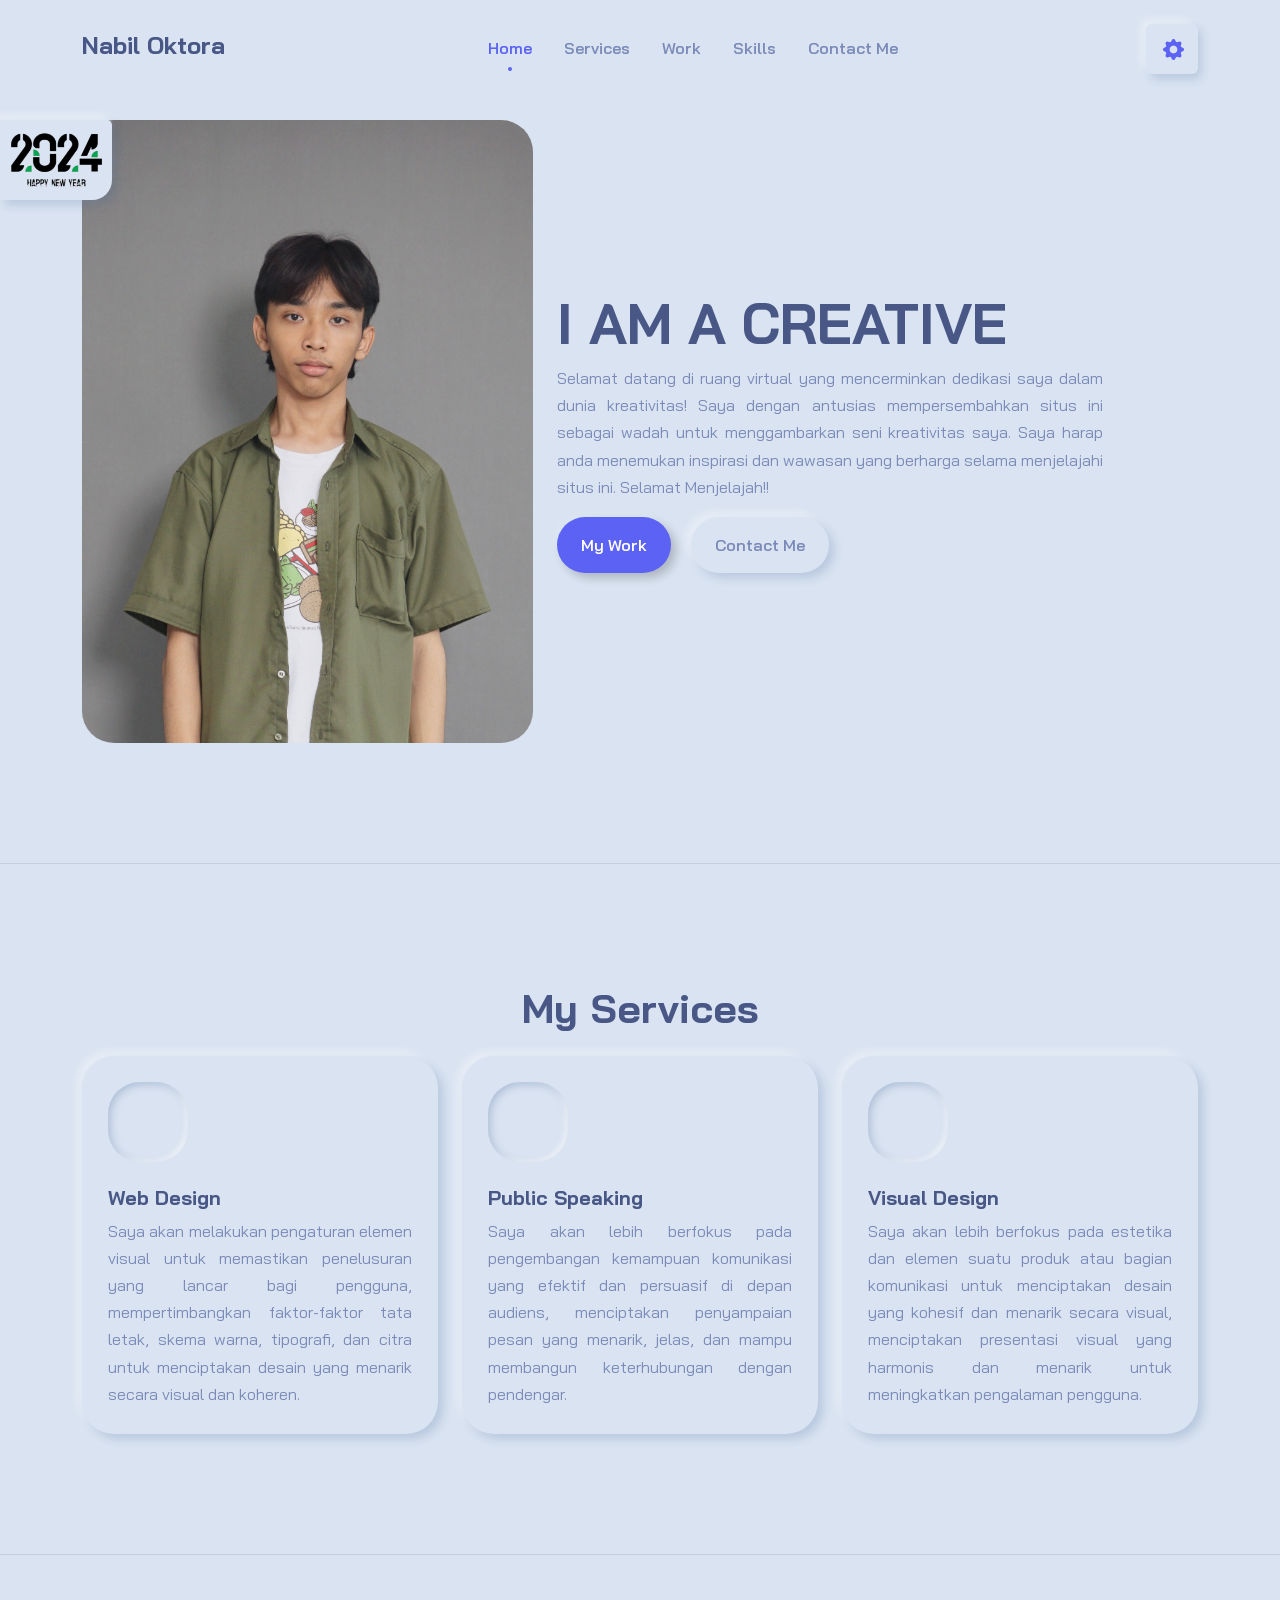
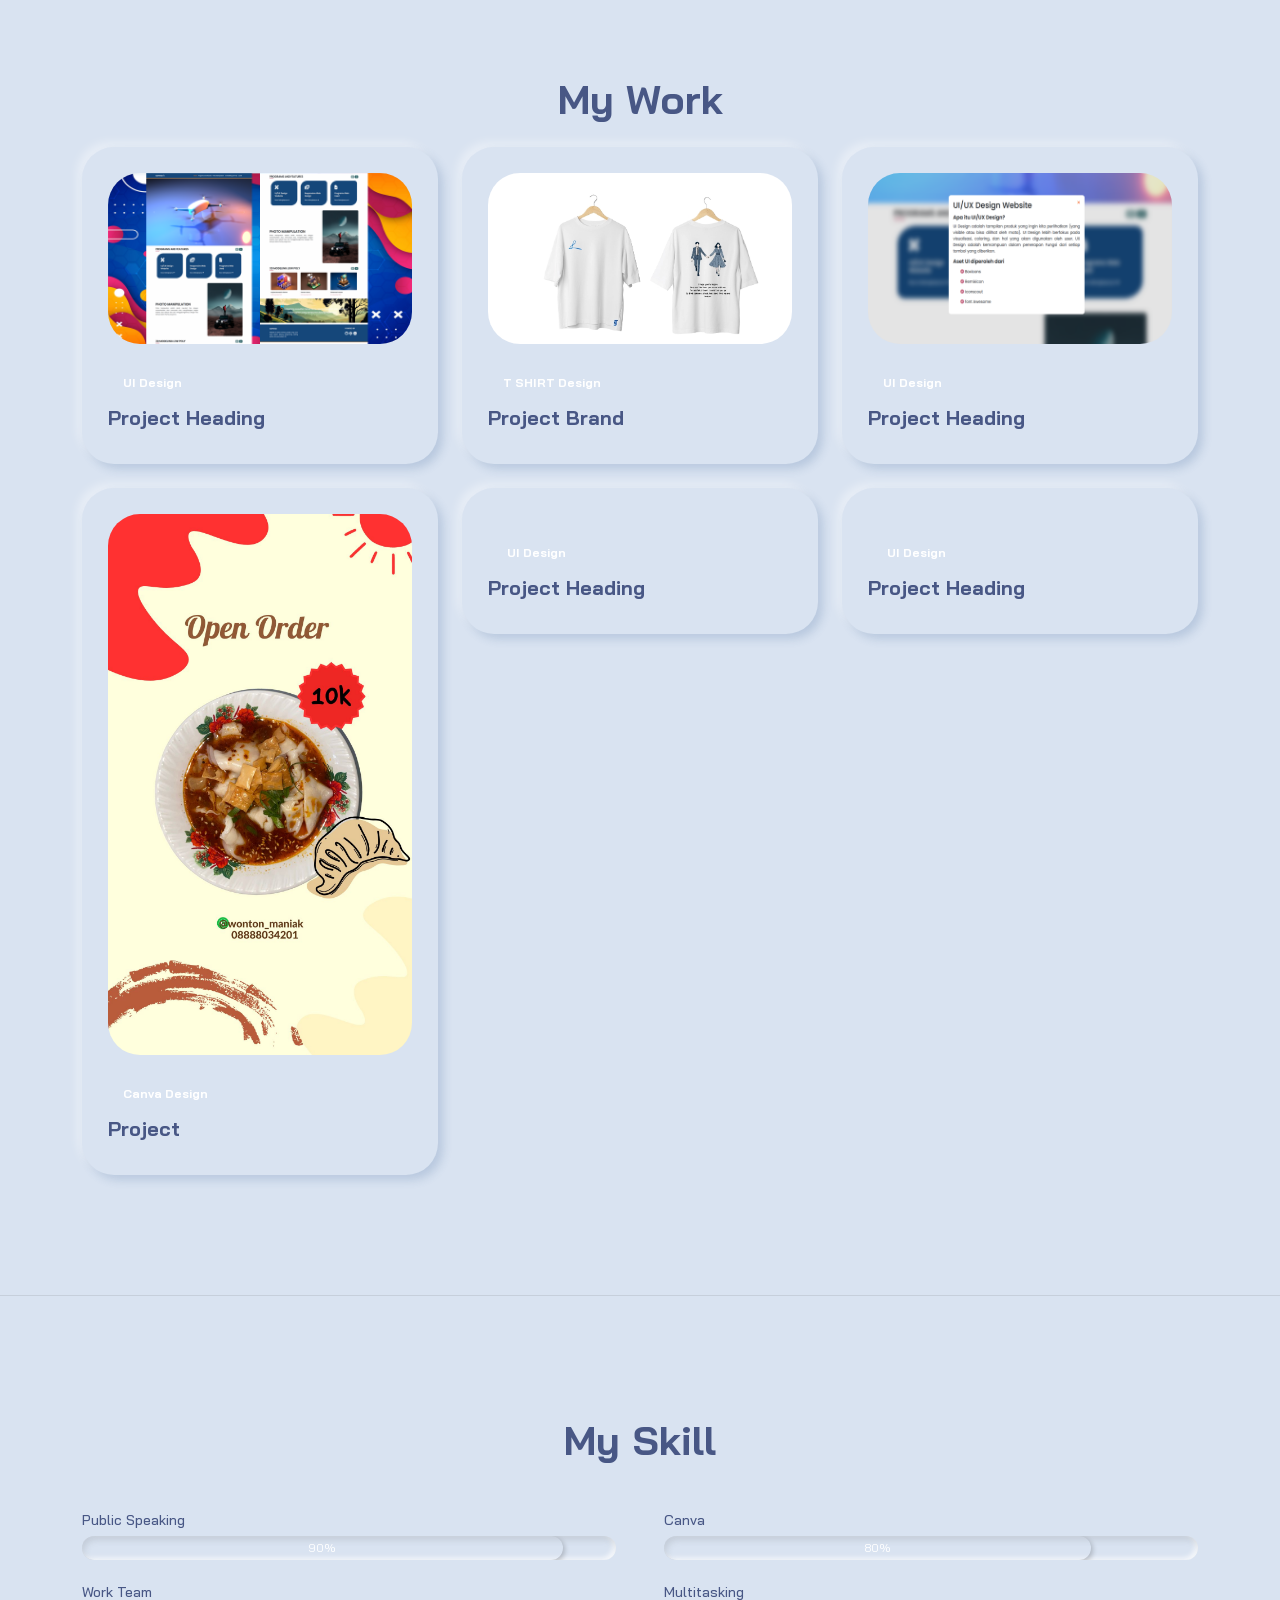
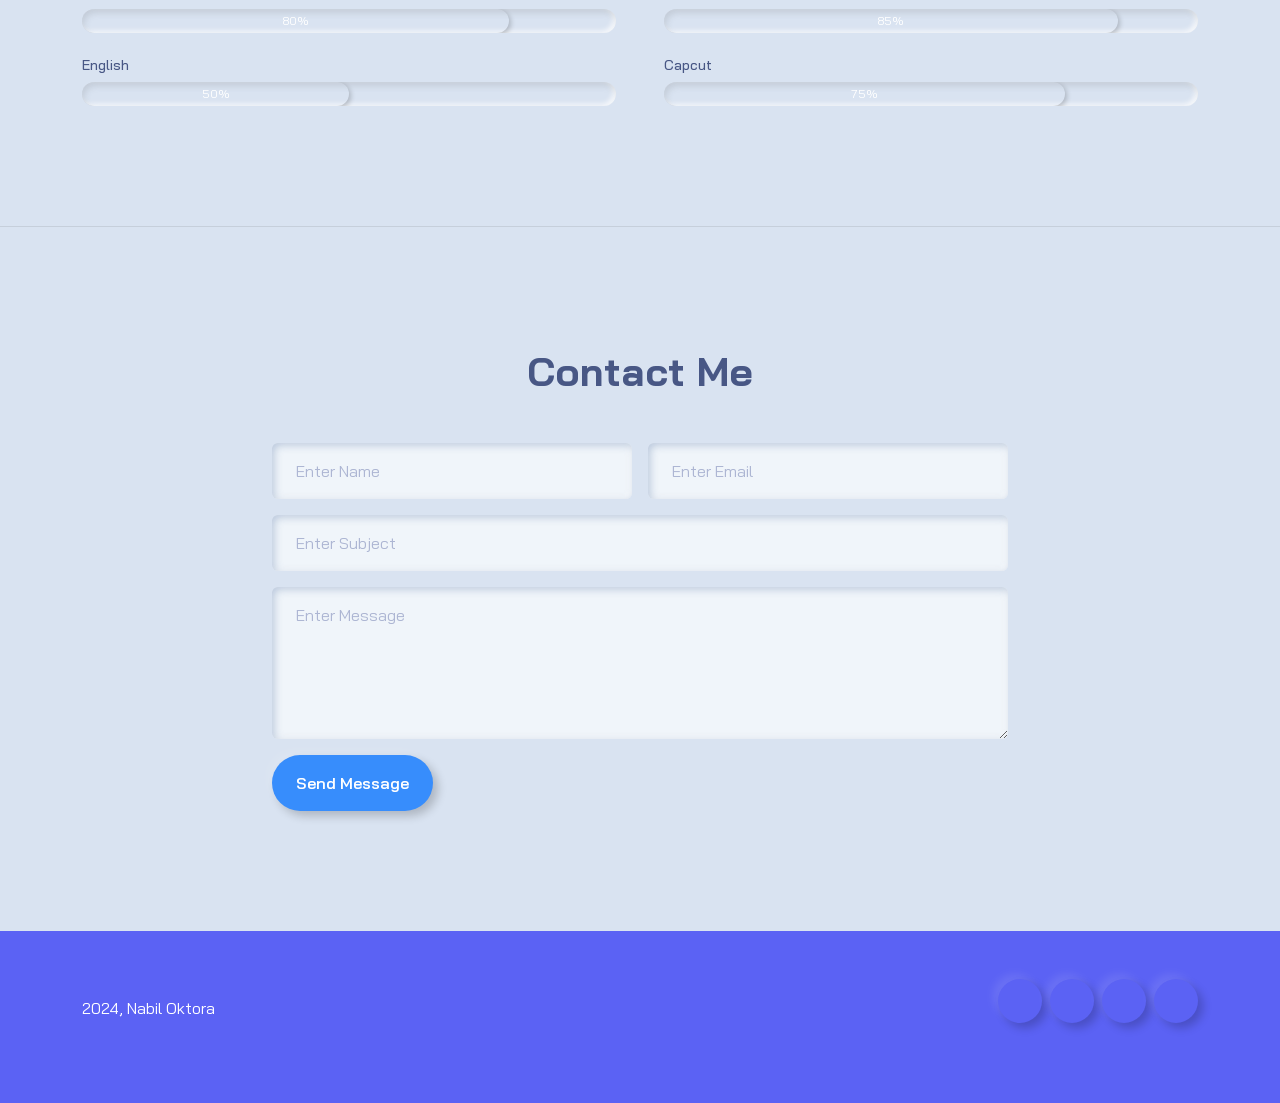
==== porto/index.html @ a4ba54b8 "Update index.html" ====
<!DOCTYPE html>
<html lang="en" data-bs-theme="light">
<head>
    <meta charset="UTF-8">
    <meta name="viewport" content="width=device-width, initial-scale=1.0">
    <title>nabiloktora</title>
    <link rel="stylesheet" href="assets/css/style.css">
    <link rel="stylesheet" href="assets/css/bootstrap.css">
    <link href="https://cdn.jsdelivr.net/npm/remixicon@3.5.0/fonts/remixicon.css" rel="stylesheet">
    <link href='https://unpkg.com/boxicons@2.1.4/css/boxicons.min.css' rel='stylesheet'>
    <link rel="shortcut icon" href="assets/images/user-solid.svg" type="image/x-icon">
    <link rel="stylesheet" href="https://cdn.jsdelivr.net/npm/bootstrap-icons@1.11.2/font/bootstrap-icons.min.css">
    <link rel="stylesheet" href="https://unpkg.com/aos@next/dist/aos.css" />
    <link href='https://unpkg.com/boxicons@2.1.4/css/boxicons.min.css' rel='stylesheet'>
    <link rel="stylesheet" href="https://cdn.jsdelivr.net/npm/swiper@10/swiper-bundle.min.css">
    <link rel="stylesheet" href="https://cdnjs.cloudflare.com/ajax/libs/font-awesome/6.4.2/css/all.min.css">
    <link rel="stylesheet" href="assets/css/color-1.css">
    <link rel="stylesheet" href="assets/css/scroll-to-top-btn.css">
    <link rel="stylesheet" href="assets/css/bottom- navigation-bar.css">
    <link rel="stylesheet" href="assets/css/time and date widget.css">
    <link rel="stylesheet" href="assets/css/time based greeting.css">

    <!-- STLE SWITCHER -->
    <link rel="stylesheet" href="assets/css/color-1.css" class="alternate-style" title="color-1" disabled>
    <link rel="stylesheet" href="assets/css/color-2.css" class="alternate-style" title="color-2" disabled>
    <link rel="stylesheet" href="assets/css/color-3.css" class="alternate-style" title="color-3" disabled>
    <link rel="stylesheet" href="assets/css/color-4.css" class="alternate-style" title="color-4" disabled>
    <link rel="stylesheet" href="assets/css/color-5.css" class="alternate-style" title="color-5" disabled>
    <link rel="stylesheet" href="assets/css/color-6.css" class="alternate-style" title="color-6" disabled>
    <link rel="stylesheet" href="assets/css/style-switcher.css">
</head>
<body data-bs-spy="scroll" data-bs-target="#nav__menu">
    
    <!-- NAVBAR -->
    <nav class="navbar navbar-expand-lg py-4 fixed-top bg-body" id="nav__menu">
        <div class="container">
            <a class="navbar-brand" href="#"><h4 class="fw-bold">Nabil Oktora </h4></a> 

            <nav class="nav Container mx-auto">
                <div class="nav__menu">
                    <div class="nav__list">
                        <li class="nav__item">
                            <a href="#hero" class="nav__link active">
                                <i class="bx bx-home-alt nav__icon"></i>
                                <span class="nav__name">Home</span>
                            </a>
                        </li>
                        <li class="nav__item">
                            <a href="#k" class="nav__link">
                                <i class="bx bx-wrench nav__icon"></i>
                                <span class="nav__name">Services</span>
                            </a>
                        </li>
                        <li class="nav__item">
                            <a href="#s" class="nav__link">
                                <i class="bx bx-briefcase-alt nav__icon"></i>
                                <span class="nav__name">Work</span>
                            </a>
                        </li>
                        <li class="nav__item">
                            <a href="#g" class="nav__link">
                                <i class="bx bx-book-alt nav__icon"></i>
                                <span class="nav__name">Skills</span>
                            </a>
                        </li>
                        <li class="nav__item">
                            <a href="#b" class="nav__link">
                                <i class="bx bx-message-square-detail nav__icon"></i>
                                <span class="nav__name">Contact Me</span>
                            </a>
                        </li>
                    </div>
                </div>
            </nav>
            <div class="setting shadow">
                <div class="style-switcher-toggler setting">
                    <i class="bi bi-gear-fill"></i>
                </div>
            </div>
        </div>    
    </nav>

    <!-- HERO -->
    <div id="hero" class="section-padding divider">
        <div class="container">
            <div class="row gy-4 align-items-center">
                <div class="col-lg-5">
                    <img src="assets/images/6d55fc59edbf8b810febbb6f651c59e7.jpg" class="img-fluid rounded-5" alt="" data-aos="fade-down" data-aos-delay="200">
                </div>
                <div class="col-lg-6">
                    <h1 class="fw-bold display-4" data-aos="fade-up">I AM A CREATIVE<br/> <span class="text-info1"></span></h1>
                    <p class="asd" data-aos="fade-up" data-aos-delay="200">Selamat datang di ruang virtual yang mencerminkan dedikasi saya dalam dunia kreativitas! Saya dengan antusias mempersembahkan situs ini sebagai wadah untuk menggambarkan seni kreativitas saya. Saya harap anda menemukan inspirasi dan wawasan yang berharga selama menjelajahi situs ini. Selamat Menjelajah!!</p>
                    <a href="#s" class="btn btn-outline-info me-3" data-aos="fade-up" data-aos-delay="300">My Work</a>
                    <a href="#b" class="btn btn-info" data-aos="fade-up" data-aos-delay="400">Contact Me</a>
                </div>
            </div>
        </div>
    </div>

    <!-- SERVICES -->
    <div class="karya section-padding divider" id="k">
        <div class="container">
            <div class="row">
                <div class="col-12" data-aos="fade-up">
                    <div class="intro-section text-center mb-4">
                        <h1 class="fw-bold">My Services</h1>
                        <!-- <p class="mx-auto">Berikut ini saya akan menyajikan layanan yang berfokus pada memberikan solusi kreatif dan inovatif</p> -->
                    </div>
                </div>
            </div>
            <div class="row gy-4">
             
                <div class="col-md-6 col-lg-4" data-aos="fade-up" data-aos-delay="100">
                    <div class="service border-hover p-4 shadow rounded-5">
                        <div class="icon rounded-5"><i class="ri-pencil-ruler-2-fill"></i></div>
                        <h5 class="mt-4 fw-bold">Web Design</h5>
                        <p class="mb-0 asd">Saya akan melakukan pengaturan elemen visual untuk memastikan penelusuran yang lancar bagi pengguna, mempertimbangkan faktor-faktor tata letak, skema warna, tipografi, dan citra untuk menciptakan desain yang menarik secara visual dan koheren.</p>
                    </div>
                </div>
                <div class="col-md-6 col-lg-4" data-aos="fade-up" data-aos-delay="200">
                    <div class="service border-hover p-4 shadow rounded-5">
                        <div class="icon rounded-5"><i class="ri-layout-masonry-fill"></i></div>
                        <h5 class="mt-4 fw-bold">Public Speaking</h5>
                        <p class="mb-0 asd">Saya akan lebih berfokus pada pengembangan kemampuan komunikasi yang efektif dan persuasif di depan audiens, menciptakan penyampaian pesan yang menarik, jelas, dan mampu membangun keterhubungan dengan pendengar.</p>
                    </div>
                </div>
                <div class="col-md-6 col-lg-4" data-aos="fade-up" data-aos-delay="300">
                    <div class="service border-hover p-4 shadow rounded-5">
                        <div class="icon rounded-5"><i class="ri-landscape-fill"></i></div>
                        <h5 class="mt-4 fw-bold">Visual Design</h5>
                        <p class="mb-0 asd">Saya akan lebih berfokus pada estetika dan elemen suatu produk atau bagian komunikasi untuk menciptakan desain yang kohesif dan menarik secara visual, menciptakan presentasi visual yang harmonis dan menarik untuk meningkatkan pengalaman pengguna.</p>
                    </div>
                </div>
            </div>
        </div>
    </div>

    <!-- WORK -->
    <div class="section-padding divider" id="s">
        <div class="container">
            <div class="row">
                <div class="col-12" data-aos="fade-up">
                    <div class="intro-section text-center mb-4">
                        <h1 class="fw-bold">My Work</h1>
                        <p></p>
                    </div>
                </div>
            </div>

            <div class="row gy-4">
                <div class="col-md-6 col-lg-4" data-aos="fade-up" data-aos-delay="100">
                    <div class="p-4 border-hover shadow rounded-5">
                        <img src="assets/images/WEB3.png" class="img-fluid rounded-5" alt="">
                        <span class="badge mt-4">UI Design</span>
                        <a href="#" class="d-block mt-2 fw-bold"><h5 class="fw-bold">Project Heading</h5></a>
                    </div>
                </div>
                <div class="col-md-6 col-lg-4" data-aos="fade-up" data-aos-delay="200">
                    <div class="p-4 border-hover shadow rounded-5">
                        <img src="assets/images/WEB1.jpg" class="img-fluid rounded-5" alt="">
                        <span class="badge mt-4">T SHIRT Design</span>
                        <a href="#" class="d-block mt-2 fw-bold"><h5 class="fw-bold">Project Brand</h5></a>
                    </div>
                </div>
                <div class="col-md-6 col-lg-4" data-aos="fade-up" data-aos-delay="300">
                    <div class="p-4 border-hover shadow rounded-5">
                        <img src="assets/images/WEB4.JPG" class="img-fluid rounded-5" alt="">
                        <span class="badge mt-4">UI Design</span>
                        <a href="#" class="d-block mt-2 fw-bold"><h5 class="fw-bold">Project Heading</h5></a>
                    </div>
                </div>
                <div class="col-md-6 col-lg-4" data-aos="fade-up" data-aos-delay="100">
                    <div class="p-4 border-hover shadow rounded-5">
                        <img src="assets/images/WEB2.png" class="img-fluid rounded-5" alt="">
                        <span class="badge mt-4">Canva Design</span>
                        <a href="#" class="d-block mt-2 fw-bold"><h5 class="fw-bold">Project</h5></a>
                    </div>
                </div>
                <div class="col-md-6 col-lg-4" data-aos="fade-up" data-aos-delay="200">
                    <div class="p-4 border-hover shadow rounded-5">
                        <img src="assets/images/WEB.png" class="img-fluid rounded-5" alt="">
                        <span class="badge mt-4">UI Design</span>
                        <a href="#" class="d-block mt-2 fw-bold"><h5 class="fw-bold">Project Heading</h5></a>
                    </div>
                </div>
                <div class="col-md-6 col-lg-4" data-aos="fade-up" data-aos-delay="300">
                    <div class="p-4 border-hover shadow rounded-5">
                        <img src="assets/images/WEB.JPG" class="img-fluid rounded-5" alt="">
                        <span class="badge mt-4">UI Design</span>
                        <a href="#" class="d-block mt-2 fw-bold"><h5 class="fw-bold">Project Heading</h5></a>
                    </div>
                </div>
            </div>
        </div>
    </div>

    <!-- SKILL -->
    <div class="section-padding divider" id="g">
        <div class="container">
            <div class="row">
                <div class="col-12" data-aos="fade-up">
                    <div class="intro-section text-center mb-5">
                        <h1 class="fw-bold">My Skill</h1>
                    </div>
                </div>
            </div>
            <div class="row g-md-5 g-4">
                <div class="col-md-6">
                    <div class="row gy-4">
                        <div class="col-12">
                            <div>
                                <h5 class="small" data-aos="fade-up" data-aos-delay="100">Public Speaking</h5>
                                <div class="progress" data-aos="fade-up" data-aos-delay="100" role="progressbar" aria-label="Example with label" aria-valuenow="90" aria-valuemin="0" aria-valuemax="100">
                                    <div class="progress-bar" style="width: 90%">90%</div>
                                </div>
                            </div>
                        </div>
                        <div class="col-12">
                            <div>
                                <h5 class="small" data-aos="fade-up" data-aos-delay="200">Work Team</h5>
                                <div class="progress" data-aos="fade-up" data-aos-delay="200" role="progressbar" aria-label="Example with label" aria-valuenow="80" aria-valuemin="0" aria-valuemax="100">
                                    <div class="progress-bar" style="width: 80%">80%</div>
                                </div>
                            </div>
                        </div>
                        <div class="col-12">
                            <div>
                                <h5 class="small" data-aos="fade-up" data-aos-delay="300">English</h5>
                                <div class="progress" data-aos="fade-up" data-aos-delay="300" role="progressbar" aria-label="Example with label" aria-valuenow="50" aria-valuemin="0" aria-valuemax="100">
                                    <div class="progress-bar" style="width: 50%">50%</div>
                                </div>
                            </div>
                        </div>
                    </div>
                </div>                   
                <div class="col-md-6">
                    <div class="row gy-4">
                        <div class="col-12">
                            <div>
                                <h5 class="small" data-aos="fade-up" data-aos-delay="100">Canva</h5>
                                <div class="progress" data-aos="fade-up" data-aos-delay="100" role="progressbar" aria-label="Example with label" aria-valuenow="80" aria-valuemin="0" aria-valuemax="100">
                                    <div class="progress-bar" style="width: 80%">80%</div>
                                </div>
                            </div>
                        </div>
                        <div class="col-12">
                            <div>
                                <h5 class="small" data-aos="fade-up" data-aos-delay="200">Multitasking</h5>
                                <div class="progress" data-aos="fade-up" data-aos-delay="200" role="progressbar" aria-label="Example with label" aria-valuenow="85" aria-valuemin="0" aria-valuemax="100">
                                    <div class="progress-bar" style="width: 85%">85%</div>
                                </div>
                            </div>
                        </div>
                        <div class="col-12">
                            <div>
                                <h5 class="small" data-aos="fade-up" data-aos-delay="300">Capcut</h5>
                                <div class="progress" data-aos="fade-up" data-aos-delay="300" role="progressbar" aria-label="Example with label" aria-valuenow="75" aria-valuemin="0" aria-valuemax="100">
                                    <div class="progress-bar" style="width: 75%">75%</div>
                                </div>
                            </div>  
                        </div>
                    </div>
                </div>                   
            </div>
        </div>
    </div>

    <!-- C0NTACT ME -->
    <div class="section-padding" id="b">
        <div class="container">
            <div class="row">
                <div class="col-12">
                    <div class="intro-section text-center mb-5">
                        <h1 class="fw-bold" data-aos="fade-up">Contact Me</h1>
                    </div>
                </div>
            </div>
            <div class="row justify-content-center">
                <div class="col-md-8">
                    <form action="#" class="row g-3" data-aos="fade-up" data-aos-delay="200">
                        <div class="form-group col-md-6">
                            <input type="text" class="form-control" placeholder="Enter Name">
                        </div>
                        <div class="form-group col-md-6">
                            <input type="Email" class="form-control" placeholder="Enter Email">
                        </div>
                        <div class="form-group col-md-12">
                            <input type="text" class="form-control" placeholder="Enter Subject">
                        </div>
                        <div class="form-group col-md-12">
                            <textarea name="" class="form-control" rows="5" placeholder="Enter Message"></textarea>
                        </div>
                        <div class="form-group col-md-12">
                            <button type="submit" class="btn btn-outline-primary">Send Message</button>
                        </div>
                    </form>
                </div>
            </div>
        </div>
    </div>

    <!-- FOOTER -->
    <footer class="py-5 bg-info text-white">
        <div class="container">
            <div class="row align-items-center justify-content-between mb-3">
                <div class="col-md-6">
                    <p class="mb-0"><i class="ri-copyright-fill"></i> 2024, Nabil Oktora</p>
                </div>
                <div class="col-auto text-end d-flex mb-3">
                    <a href="#" class="btn btn-outline-info ms-2 btn-icon nav-link"><i class="ri-github-fill"></i></a>
                    <a href="#" class="btn btn-outline-info ms-2 btn-icon nav-link"><i class="ri-bootstrap-fill"></i></a>
                    <a href="#" class="btn btn-outline-info ms-2 btn-icon nav-link"><i class="ri-codepen-fill"></i></a>
                    <a href="#" class="btn btn-outline-info ms-2 btn-icon nav-link"><i class="ri-instagram-fill"></i></a>
                </div>
            </div>
        </div>
    </footer>

    <div class="event shadow">
        <div class="event-img">
            <img src="assets/images/7030bd3eaa251bdd2623acdac949f542-removebg-preview.png" alt="">
        </div>
    </div>

    <div class="scrollToTop-btn">
        <i class="bx bx-up-arrow-alt"></i>
    </div>

    <div class="style-switcher shadow">
        <div class="asdf">
            <p class="asdf-text">Theme Colors <i class="bi bi-moon-stars-fill shadow" id="theme-button"></i></p>
        </div>
        <div class="colors">
            <span class="color-1 bTn activE" onclick="setActiveStyle('color-1')"></span>
            <span class="color-2 bTn" onclick="setActiveStyle('color-2')"></span>
            <span class="color-3 bTn" onclick="setActiveStyle('color-3')"></span>
            <span class="color-4 bTn" onclick="setActiveStyle('color-4')"></span>
            <span class="color-5 bTn" onclick="setActiveStyle('color-5')"></span>
            <span class="color-6 bTn" onclick="setActiveStyle('color-6')"></span>
        </div>
        <div class="widget" id="date-time-widget">
            <div id="date-contaIner"></div>
            <div class="shadow" id="time-contaIner"></div>
            <div id="greetingWidget">
                <p id="greetingText">Selamat Pagi!</p>
            </div
        </div>
    </div>

    <script src="assets/js/bootstrap.bundle.min.js"></script>
    <script src="https://unpkg.com/aos@next/dist/aos.js"></script>
    <script src="assets/js/app.js"></script>
    <script src="https://cdn.jsdelivr.net/npm/typed.js@2.0.12"></script>
    <script src="https://cdn.jsdelivr.net/npm/swiper@10/swiper-bundle.min.js"></script>
    <script src="assets/js/switcher.js"></script>
    <script src="assets/js/time and date.js"></script>
    <script src="assets/js/time based greeting.js"></script>
    <script src="assets/js/news ticker.js"></script>
    <script src="assets/js/scrool to top.js"></script>


    <script>
        var typed = new Typed('.text-info1', {
            strings: ['Social Enterprise ', 'VISUAL DESIGN', 'GRAPHIC DESIGN'],
            typeSpeed: 50,
            backSpeed: 50,
            loop: true,
        })
        
        var swiper = new Swiper(".karya-swiper", {
            slidesPerView: 3,
            spaceBetween: 30,
            navigation: {
            nextEl: ".btn-prev3",
            prevEl: ".btn-next3",
            },
            breakpoints: {
            320: {
                slidesPerView: 1,
                spaceBetween: 20,
            },
            280: {
                slidesPerView: 1,
                spaceBetween: 1,
            },
            480: {
                slidesPerView: 2,
                spaceBetween: 1,
            },
            1024: {
                slidesPerView: 3,
                spaceBetween: 10,
            },
            },
        });
    </script>

</body>
</html>
---- porto/assets/css/style.css ----
/* FONT STYLE */
@import url('https://fonts.googleapis.com/css2?family=Bai+Jamjuree:wght@400;500;600;700&display=swap');

*{
    scroll-behavior: smooth;
    font-family: 'Bai Jamjuree', sans-serif;
    line-height: 1.7;
}
.change-theme{
    font-size: 1.3rem;
    color: var(--bs-info);
    cursor: pointer;
    transition: .3s;
    display: flex;
    align-items: center;
}
.dark-theme{
    background-color: #343a40;
    color: #fefefe;
}
.dark-theme nav.navbar{
    background-color: #343a40!important;
    color: #fefefe;
}
.dark-theme .divider{
    border-bottom: 1px solid rgba(255, 255, 255, 0.8);
}
.dark-theme .navbar-expand-lg .navbar-nav,
.dark-theme .fw-bold{
    color: #fefefe !important;
}
.dark-theme .navbar-expand-lg .navbar-nav .nav-link{
    color: #fefefe;
}
.dark-theme .nav__menu{
    background-color: #343a40;
}
.dark-theme h5.small,
.dark-theme .asdf-text,
.dark-theme #greetingText{
    color: #fefefe;
}
.dark-theme .style-switcher{
    background: #343a40;
}
.section-padding{
    padding-top: 120px;
    padding-bottom: 120px;
}
.divider{
    border-bottom: 1px solid rgba(0,0,0,0.09);
}
a{
    text-decoration: none;
}
.border-hover{
    transition: all 0.4s ease-out;
    border: 2px solid transparent;
}
.border-hover:hover{
    border-color: var(--skin-color);
}
p.asd{
    text-align: justify;
}
a.d-block{
    text-decoration: none;
}

/* INTRO SECTION */
.intro-section p{
    max-width: 560px;
}


/* NAVBAR */
.navbar{
    transition: all 0.4s ease-out;
}
.navbar-expand-lg .navbar-nav .nav-link{
    font-size: 14px;
    text-transform: uppercase;
    font-weight: 600;
}
.navbar-expand-lg .navbar-nav .nav-link.active{
    color: var(--bs-info);
}
.toggler-icon{
    width: 38px;
    height: 5px;
    background-color: #fefefe;
    display: block;
    transition: .5s cubic-bezier(.8, .5, .2, 1.4);
    border-radius: 5px;
}
.middle-bar{
    margin: 5px auto;
    
}
.navbar-toggler .top-bar{
    transform: rotate(45deg);
    transform-origin: 10% 10%;
    top: 13px;
}
.navbar-toggler .middle-bar{
    opacity: 0;
    filter: alpha(opacity=0);
}
.navbar-toggler .bottom-bar{
    transform: rotate(-45deg);
    transform-origin: 10% 90%;
    top: 13px;
}
.navbar-toggler.collapsed .top-bar{
    transform: rotate(0);
}
.navbar-toggler.collapsed .middle-bar{
    opacity: 1;
    filter: alpha(opacity=100);
}
.navbar-toggler.collapsed .bottom-bar{
    transform: rotate(0);
}
.navbar-toggler.collapsed .toggler-icon{
    background-color: #fefefe;
}
.navbar-toggler:focus{
    box-shadow: none!important;
}
body{
    background: var(--bs-body-color);
}

@media (min-width: 992px){
    .navbar-expand-lg .navbar-nav .nav-link {
        padding-right: 16px;
        padding-left: 16px;
    }
}

/* SERVICE */
.service .icon{
    display: grid;
    align-content: center;
    text-align: center;
    width: 80px;
    height: 80px;
    color: var(--skin-color);
    font-size: 50px;
    box-shadow: inset 2px 2px 8px rgba(55, 94, 148, 0.3), inset -3px -2px 5px rgba(255, 255, 255, 0.8);
}
/* FOOTER */
.ri-instagram-fill,
.ri-github-fill,
.ri-bootstrap-fill,
.ri-codepen-fill {
    font-size: 30px;
}
.btn-icon{
    height: 44px;
    width: 44px;
    align-content: center;
    display: inline-grid;
    font-weight: normal;
    padding: 0;
}

.text-info1{
    color: var(--skin-color);
}

.progress-bar {
    background-color: var(--skin-color) !important;
}

.badge{
    background-color: var(--skin-color);
}
---- porto/assets/css/scroll-to-top-btn.css ----
.scrollToTop-btn{
    position: fixed;
    bottom: 2rem;
    right: 2rem;
    display: inline-flex;
    align-items: center;
    justify-content: center;
    background-color: #5b62f4;
    border-radius: 50%;
    padding: 0.5rem;
    text-decoration: none;
    transform: translateX(500%);
    transition: 0.2s ease-out;
}
.scrollToTop-btn i{
    color: white;
    font-size: 24px;
    transition: 0.2s ease-out;
}
.scrollToTop-btn.active{
    pointer-events: all;
    transform: translateX(0%);
}
@media screen and (max-width: 767px){
    .scrollToTop-btn{
        opacity: 0;
    }
}
---- porto/assets/css/bottom- navigation-bar.css ----
:root{
    --header-height: 3rem;
    --hue: 174;
    --sat: 63%;

    --first-color: hsla(var(-hue), var(--sat), 40%);
    --first-color-alt: hsl(var(-hue), var(--sat), 36%);
    --title-color: hsla(var(-hue), 12%, 15%);
    --text-color:  hsla(var(-hue), 8%, 35%);
    --body-color:  hsla(var(-hue), 100%, 99%);
    --container-color: #fff;

    --body-font: 'Bai Jamjuree', sans-serif;
    --h1-font-size: 1.5rem;
    --normal-font-size: .938rem;
    --tiny_font-size: .625rem;

    --z-tooltip: 10;
    --z-fixed: 100;
}
ul{
    list-style: none;
}
a{
    text-decoration: none;
}
.section{
    padding: 4.5rem 0 0.2rem;
}
.section__title{
    font-size: var(--h1-font-size);
    color: var(--title-color);
    text-align: center;
    margin-bottom: 1.5rem;
}
.section__height{
    height: 100vh;
}
.Container{
    max-width: 968px;
    margin-left: 1rem;
    margin-right: 1rem;
}
@media screen and (min-width: 968px){
    :root{
        --h1-font-size: 2.25rem;
        --normal-font-size: 1rem;
    }
}
.header{
    position: fixed;
    top: 0;
    left: 0;
    width: 100%;
    background-color: var(--container-color);
    z-index: var(--z-fixed);
    transition: .4s;
}
.nav{
    height: var(--header-height);
    display: flex;
    justify-content: space-between;
    align-items: center;
}
@media screen and (max-width: 767px){
    .nav__menu{
        position: fixed;
        bottom: 0;
        left: 0;
        background-color: #D9E3F1;
        box-shadow: 0 -1px 12px hsla(var(-hue), var(--sat), 15%), 0.15;
        width: 100%;
        height: 4rem;
        padding: 0 1rem;
        display: grid;
        align-content: center;
        border-radius: 1.25rem 1.25rem 0 0;
        transition: .4s;
    }
    .nav__name{
        display: none;
    }
    .nav__menu{
        box-shadow: var(--bs-box-shadow) !important;
    }
    .news-container{
        width: 100%;
    }
}
.nav__list,
.nav__link{
    display: flex;
}
.nav__name{}
.nav__link{
    flex-direction: column;
    align-items: center;
    row-gap: .25rem;
    color: var(--title-color);
    font-weight: 600;
}
.nav__list{
    justify-content: space-around;
}
.nav__icon{
    font-size: 1.5rem;
}
.nav__link.active{
    position: relative;
    color: var(--bs-info);
    transition: .3s;
}
.nav__link.active::before{
    content: '';
    position: absolute;
    bottom: -.5rem;
    width: 4px;
    height: 4px;
    background-color: var(--bs-info);
    border-radius: 50%;
}
@media screen and (min-width: 576px){
    .nav__list{
        justify-content: center;
        column-gap: 2rem;
    }
}
@media screen and (min-width: 767px){
    .nav__icon{
        display: none;
    }
    .nav__name{
        font-size: var(--normal-font-size);
    }
}
---- porto/assets/css/time and date widget.css ----
.widget {
    text-align: center;
    display: flex;
    margin: 0;
    margin-right: 2px;
}

#date-contaIner {
    font-size: 14px;
    margin-right: 20px;
    display: none;
}
#time-contaIner {
    font-size: 14px;
    font-weight: bold;
    margin: 16px 5px 0px 0px;
    background: #D9E3F1;
    width: 50px;
    padding: 2px 5px;
    color: #5b62f4;
    border-radius: 10px;
}
.event{
    position: fixed;
    background: #D9E3F1;
    top: 120px;
    border-radius: 0px 5px 20px 0px;
    padding: 10px 0px 10px 0px;
}
.event-img img{
    height: 60px;
    margin-bottom: 0;
}
---- porto/assets/css/time based greeting.css ----
#greetingWidget {
  padding: 18px 0px 0px 0px;
  align-items: center;
}
#greetingText {
  font-size: 14px;
  font-weight: bold;
  color: #485785;
  margin-bottom: 0;
}
.asdf{
  margin: 0px 0px 10px 0px;
}
.style-switcher h4 i{
  margin: 10px 30px 0px 0px;
}
p.asdf-text{
  color: #485785;
  font-weight: bold;
}
i#theme-button.bi-moon-stars-fill{
  margin-left: 20px;
  background: #D9E3F1;
  width: 20px;
  padding: 5px 10px;
  color: #5b62f4;
  border-radius: 10px;
  cursor: pointer;
}
.news-container {
  font-size: 16px;
  background: #003262;
  color: #73c2fb;
  display: flex;
  padding: 2px 25px;
  overflow: hidden;
  width: 25%;
  border-radius: 10px;
  margin: 0px 0px 8px;
  font-weight: 600;
  margin-bottom: 0;
  font-weight: bold;
  padding-right: 20px;
  margin-right: 20px;
  border-right: 1px solid #fff;
}

.news-container .news-heading {
  font-weight: bold;
  padding-right: 20px;
  margin-right: 20px;
  border-right: 1px solid #fff;
  display: none;
}

.news-container .news {
  position: relative;
  width: 100%;
}

.news-container .news-single {
  color: #fff;
  text-decoration: none;
  font-weight: normal;
  opacity: 0;
  position: absolute;
  top: 0;
  left: 0;
  transform: translateY(-8px);
  transition: all 400ms ease;
  pointer-events: none;
}
.news-container .news-single.active {
  opacity: 1;
  transform: translateY(0);
  pointer-events: auto;
}

.slider-container {
  overflow: hidden;
}

.text-slide {
  display: flex;
  flex-direction: column;
  animation: slideText 10s infinite scroll; /* Customize the animation duration */
}

.text-slide div {
  font-size: 24px;
  margin-bottom: 20px; /* Adjust the spacing between text elements */
}

@keyframes slideText {
  0% {
    transform: translateX(200%);
  }
  100% {
    transform: translateX(-300%); /* Adjust the distance to slide */
  }
}
@media screen and (max-width: 1024px){
    .news-container{
        width: 50%;
    }
}
@media screen and (max-width: 767px){
  .news-container{
    width: 100%;
  }
  #greeting-navbar{
    width: 41%;
  }
}
@media screen and (max-width: 320px){
  .news-container{
      width: 50%;
  }
  #greeting-navbar{
    width: 41%;
  }
}
---- porto/assets/css/color-2.css ----
:root{
    --skin-color: #DD8808;
}
---- porto/assets/css/color-3.css ----
:root{
    --skin-color: #3A9943;
}
---- porto/assets/css/color-6.css ----
:root{
    --skin-color: #8e44ad;
}
---- porto/assets/css/style-switcher.css ----
.style-switcher{
    position: fixed;
    right: 0;
    top: 120px;
    padding: 15px;
    width: 200px;
    border: 1px solid var(--bg-black-50);
    background: #D9E3F1;
    z-index: 101;
    border-radius: 20px 0px 0px 20px;
    transition: all 0.3s ease;
    transform: translateX(110%);
}
.style-switcher .span.color-1.active{
    box-shadow: 0 0 0 2px #fefefe, 0 0 0 4px #4070f4;
}
.colors span{
    display: inline-block;
    height: 40px;
    width: 40px;
    border: none;
    outline: none;
    border-radius: 50%;
    cursor: pointer;
  
}
.style-switcher .btn{
    display: inline-block;
    height: 40px;
    width: 40px;
    outline: none;
    border: none;
    border-radius: 50%;
    background: red;
    margin: 0 5px;
}
.setting{
    background: #D9E3F1;
    height: 50px;
    width: 50px;
    text-align: center;
    font-size: 21px;
    color: #5b62f4;
    line-height: 50px;
    margin: 0 2px;
    border-radius: 6px;
    cursor: pointer;
}
.style-switcher.open{
    transform: translateX(-0px);
}
.style-switcher.open .scrollToTop-btn{
    transform: translateX(225px);
}
.style-switcher .s-icon{
    position: absolute;
    height: 40px;
    width: 40px;
    text-align: center;
    font-size: 20px;
    background: #5b62f4;
    color: white;
    right: 100%;
    border: 1px solid var(--bg-black-50);
    margin-right: 25px;
    cursor: pointer;
    transition: all 0.3s ease;
    border-radius: 50%;
}
.style-switcher .s-icon i{
    line-height: 40px;
}
div.style-switcher-toggler.s-icon{
    font-size: 1.5rem;
}
.style-switcher .day-night{
    top: 80px;
}
.style-switcher h4{
    margin: 0 0 10px;
    font-size: 16px;
    font-weight: 600;
    text-transform: capitalize;
}
.style-switcher .colors{
    display: flex;
    flex-wrap: wrap;
    justify-content: space-between;
}
.style-switcher .colors span{
    display: inline-block;
    height: 40px;
    width: 40px;
    border: none;
    outline: none;
    border-radius: 50%;
    margin: 5px 2px;
    cursor: pointer;
}
.colors color-1.activE{
  box-shadow: 0 0 0 2px #fff,
              0 0 0 4px #4070F4;
}
.colors .color-1{
  background: #ec1839;
}
.colors .color-1.activE{
  box-shadow: 0 0 0 2px #fff,
              0 0 0 4px #ec1839;
}
.colors .color-2{
  background: #DD8808;
}
.colors .color-2.activE{
  box-shadow: 0 0 0 2px #fff,
              0 0 0 4px #DD8808;
}
.colors .color-3{
  background: #3A9943;
}
.colors .color-3.activE{
  box-shadow: 0 0 0 2px #fff,
              0 0 0 4px #3A9943;
}
.colors .color-4{
    background: #1854b4;
  }
  .colors .color-4.activE{
    box-shadow: 0 0 0 2px #fff,
                0 0 0 4px #1854b4;
  }
.colors .color-5{
  background: #f021b2;
}
.colors .color-5.activE{
  box-shadow: 0 0 0 2px #fff,
              0 0 0 4px #f021b2;
}
.colors .color-6{
  background: #8e44ad;
}
.colors .color-6.activE{
  box-shadow: 0 0 0 2px #fff,
              0 0 0 4px #8e44ad;
}
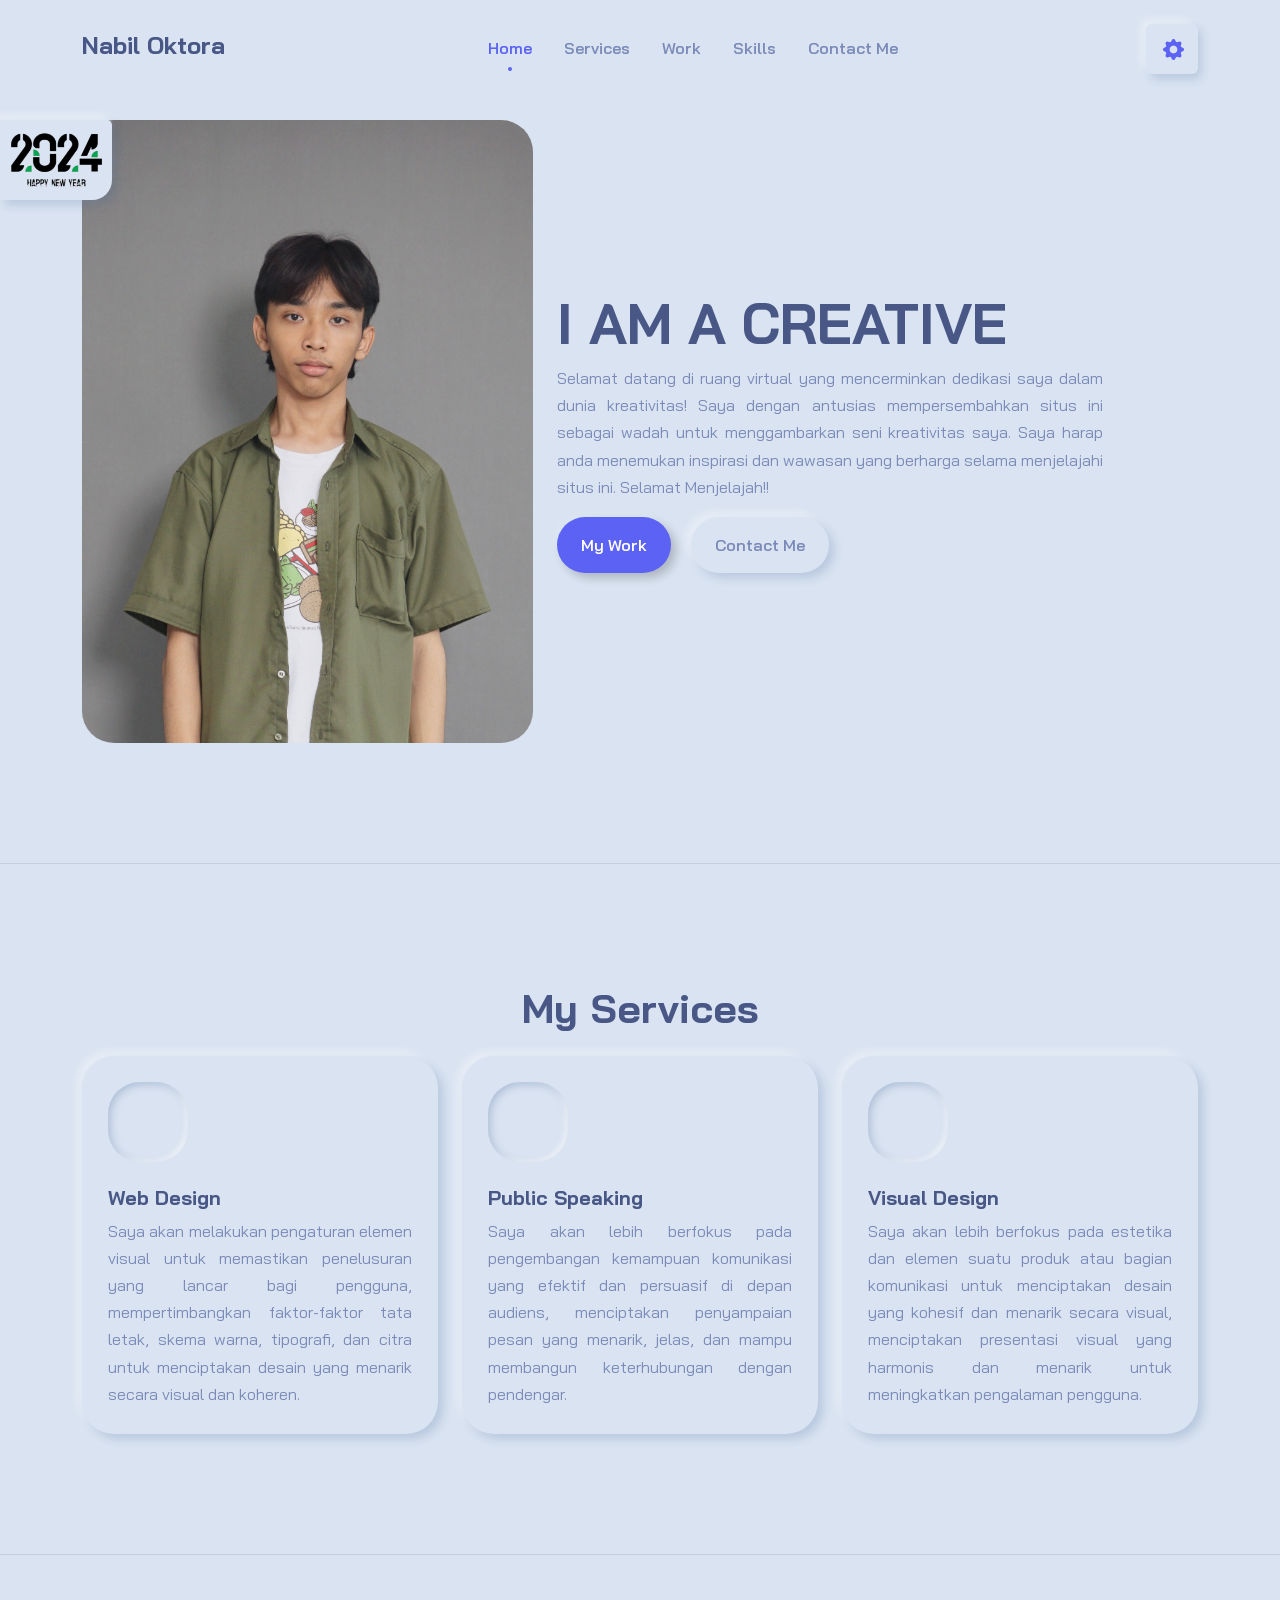
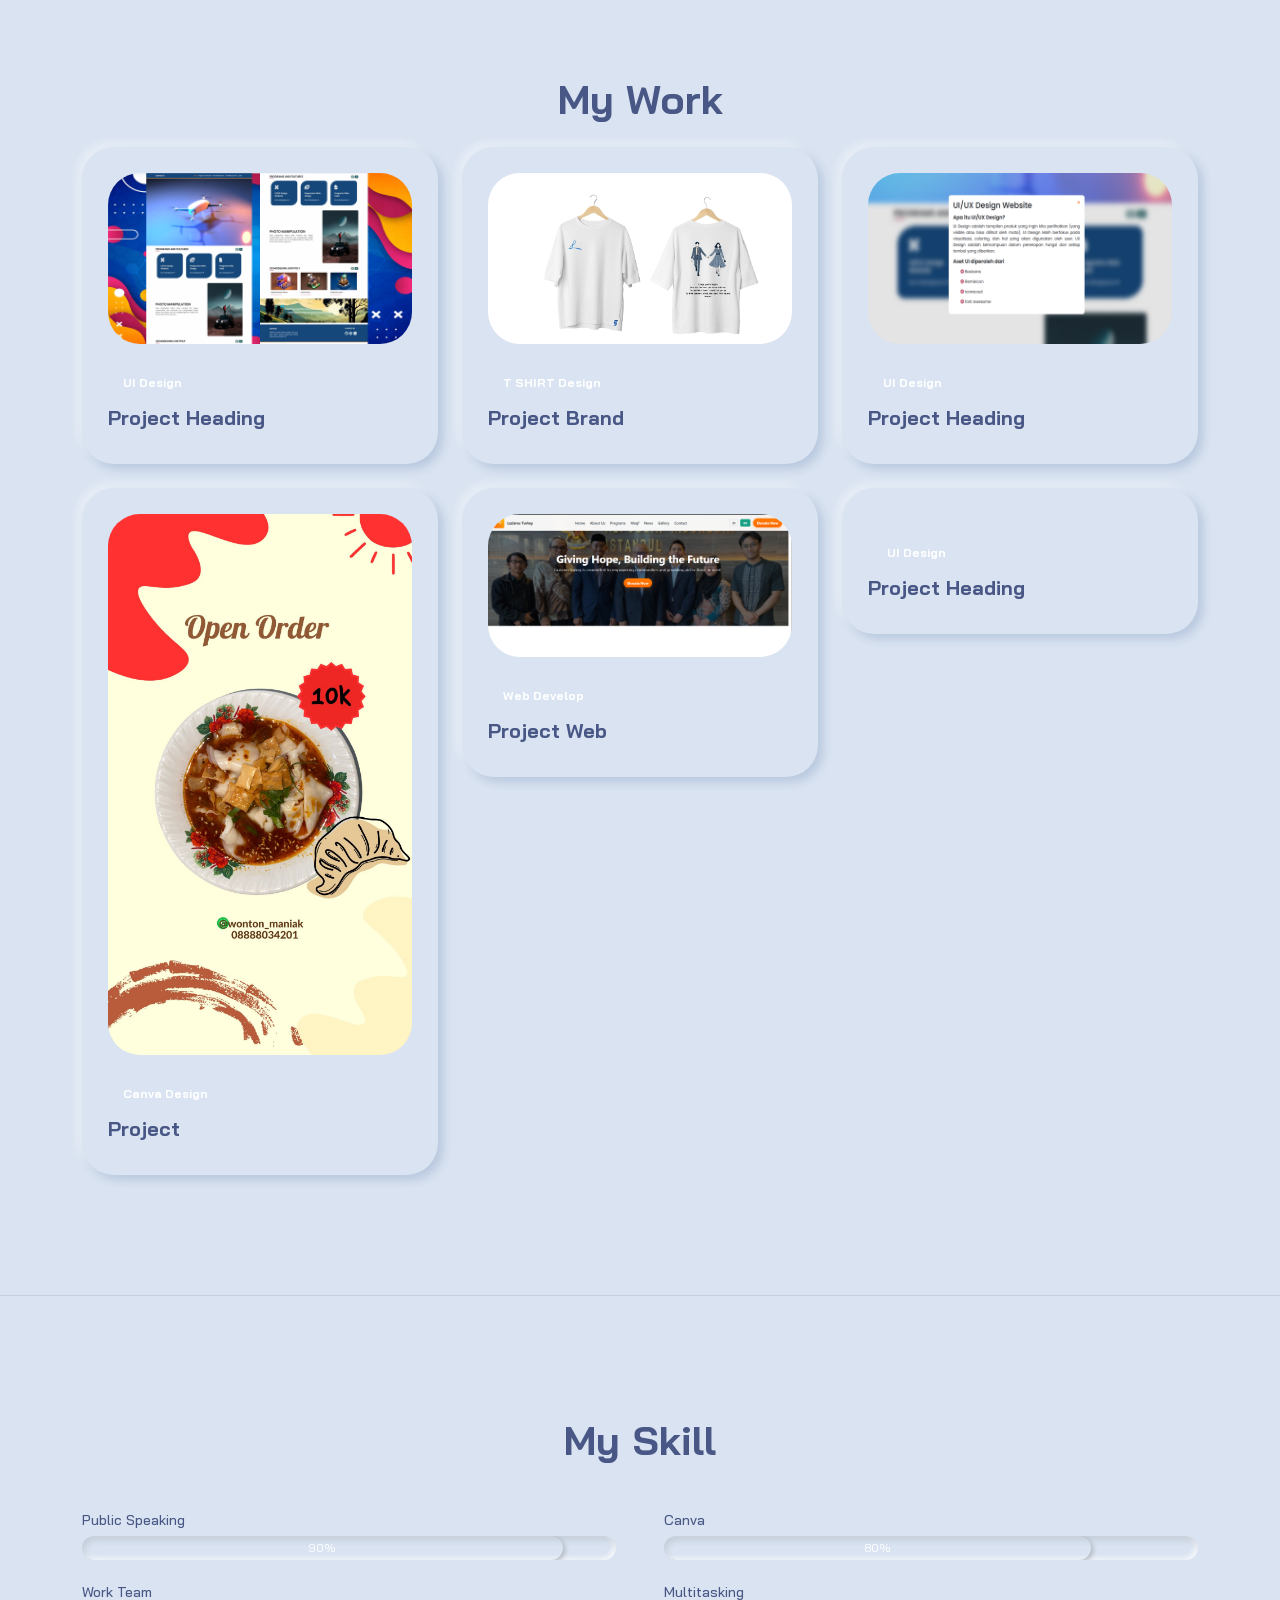
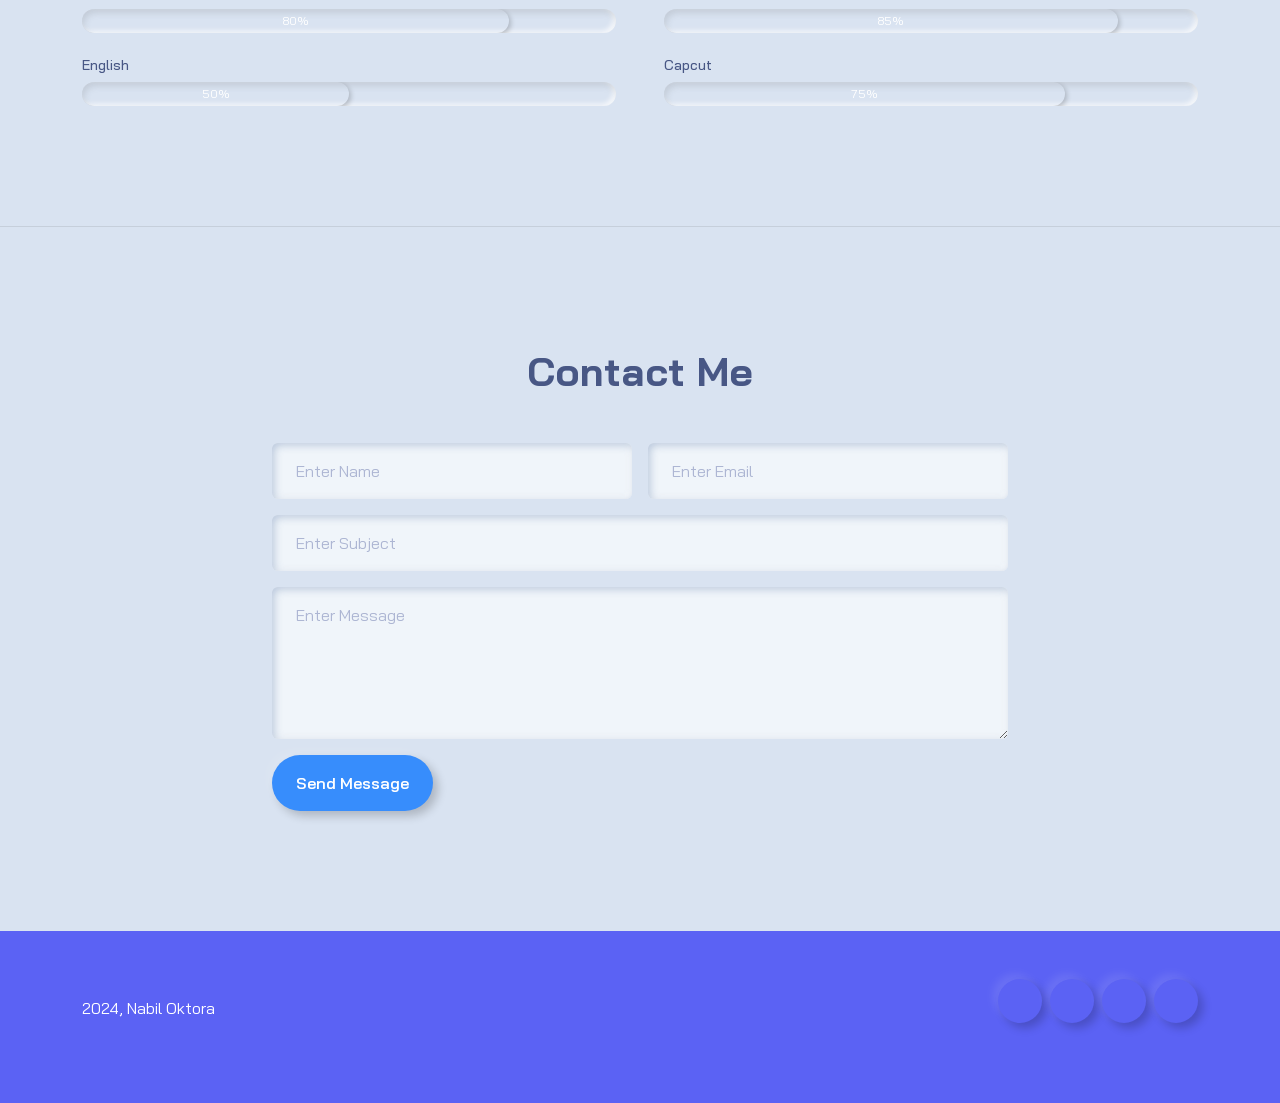
==== commit 6bdfb7e4: "Update index.html" ====
--- a/porto/index.html
+++ b/porto/index.html
@@ -176,13 +176,15 @@
                         <a href="#" class="d-block mt-2 fw-bold"><h5 class="fw-bold">Project</h5></a>
                     </div>
                 </div>
-                <div class="col-md-6 col-lg-4" data-aos="fade-up" data-aos-delay="200">
-                    <div class="p-4 border-hover shadow rounded-5">
-                        <img src="assets/images/WEB.png" class="img-fluid rounded-5" alt="">
-                        <span class="badge mt-4">UI Design</span>
-                        <a href="#" class="d-block mt-2 fw-bold"><h5 class="fw-bold">Project Heading</h5></a>
-                    </div>
-                </div>
+              <div class="col-md-6 col-lg-4" data-aos="fade-up" data-aos-delay="200">
+    <a href="https://lazismuturkey.org" class="text-decoration-none">
+        <div class="p-4 border-hover shadow rounded-5">
+            <img src="assets/images/WEB.png" class="img-fluid rounded-5" alt="">
+            <span class="badge mt-4">Web Develop</span>
+            <h5 class="fw-bold mt-2">Project Web</h5>
+        </div>
+    </a>
+</div>
                 <div class="col-md-6 col-lg-4" data-aos="fade-up" data-aos-delay="300">
                     <div class="p-4 border-hover shadow rounded-5">
                         <img src="assets/images/WEB.JPG" class="img-fluid rounded-5" alt="">
@@ -266,7 +268,7 @@
     </div>
 
     <!-- C0NTACT ME -->
-    <div class="section-padding" id="b">
+      <div class="section-padding" id="b">
         <div class="container">
             <div class="row">
                 <div class="col-12">
@@ -277,21 +279,21 @@
             </div>
             <div class="row justify-content-center">
                 <div class="col-md-8">
-                    <form action="#" class="row g-3" data-aos="fade-up" data-aos-delay="200">
+                    <form id="contactForm" class="row g-3" data-aos="fade-up" data-aos-delay="200">
                         <div class="form-group col-md-6">
-                            <input type="text" class="form-control" placeholder="Enter Name">
+                            <input type="text" id="name" class="form-control" placeholder="Enter Name" required>
                         </div>
                         <div class="form-group col-md-6">
-                            <input type="Email" class="form-control" placeholder="Enter Email">
+                            <input type="email" id="email" class="form-control" placeholder="Enter Email" required>
                         </div>
                         <div class="form-group col-md-12">
-                            <input type="text" class="form-control" placeholder="Enter Subject">
+                            <input type="text" id="subject" class="form-control" placeholder="Enter Subject" required>
                         </div>
                         <div class="form-group col-md-12">
-                            <textarea name="" class="form-control" rows="5" placeholder="Enter Message"></textarea>
+                            <textarea id="message" class="form-control" rows="5" placeholder="Enter Message" required></textarea>
                         </div>
                         <div class="form-group col-md-12">
-                            <button type="submit" class="btn btn-outline-primary">Send Message</button>
+                            <button type="button" id="sendButton" class="btn btn-outline-primary">Send Message</button>
                         </div>
                     </form>
                 </div>
@@ -299,22 +301,61 @@
         </div>
     </div>
 
+    <script>
+        document.getElementById('sendButton').addEventListener('click', function() {
+            // Get input values
+            const name = document.getElementById('name').value;
+            const email = document.getElementById('email').value;
+            const subject = document.getElementById('subject').value;
+            const message = document.getElementById('message').value;
+
+            // Validate inputs
+            if (!name || !email || !subject || !message) {
+                alert('Please fill out all fields.');
+                return;
+            }
+
+            // Format WhatsApp message
+            const whatsappMessage = `Name: ${name}\nEmail: ${email}\nSubject: ${subject}\nMessage: ${message}`;
+
+            // Open WhatsApp URL
+            const whatsappURL = `https://wa.me/628888034201?text=${encodeURIComponent(whatsappMessage)}`;
+            window.open(whatsappURL, '_blank');
+        });
+    </script>
+
     <!-- FOOTER -->
-    <footer class="py-5 bg-info text-white">
+  <footer class="py-5 bg-info text-white">
         <div class="container">
             <div class="row align-items-center justify-content-between mb-3">
                 <div class="col-md-6">
                     <p class="mb-0"><i class="ri-copyright-fill"></i> 2024, Nabil Oktora</p>
                 </div>
                 <div class="col-auto text-end d-flex mb-3">
-                    <a href="#" class="btn btn-outline-info ms-2 btn-icon nav-link"><i class="ri-github-fill"></i></a>
-                    <a href="#" class="btn btn-outline-info ms-2 btn-icon nav-link"><i class="ri-bootstrap-fill"></i></a>
-                    <a href="#" class="btn btn-outline-info ms-2 btn-icon nav-link"><i class="ri-codepen-fill"></i></a>
-                    <a href="#" class="btn btn-outline-info ms-2 btn-icon nav-link"><i class="ri-instagram-fill"></i></a>
+                    <!-- GitHub Link -->
+                    <a href="https://github.com/yourgithubusername" class="btn btn-outline-info ms-2 btn-icon nav-link" target="_blank" rel="noopener noreferrer">
+                        <i class="ri-github-fill"></i>
+                    </a>
+                    
+                    <!-- Instagram Link -->
+                    <a href="https://instagram.com/nbllokt" class="btn btn-outline-info ms-2 btn-icon nav-link" target="_blank" rel="noopener noreferrer">
+                        <i class="ri-instagram-fill"></i>
+                    </a>
+                    
+                    <!-- Bootstrap Link -->
+                    <a href="https://getbootstrap.com" class="btn btn-outline-info ms-2 btn-icon nav-link" target="_blank" rel="noopener noreferrer">
+                        <i class="ri-bootstrap-fill"></i>
+                    </a>
+                    
+                    <!-- CodePen Link -->
+                    <a href="https://codepen.io/yourcodepenusername" class="btn btn-outline-info ms-2 btn-icon nav-link" target="_blank" rel="noopener noreferrer">
+                        <i class="ri-codepen-fill"></i>
+                    </a>
                 </div>
             </div>
         </div>
     </footer>
+    
 
     <div class="event shadow">
         <div class="event-img">
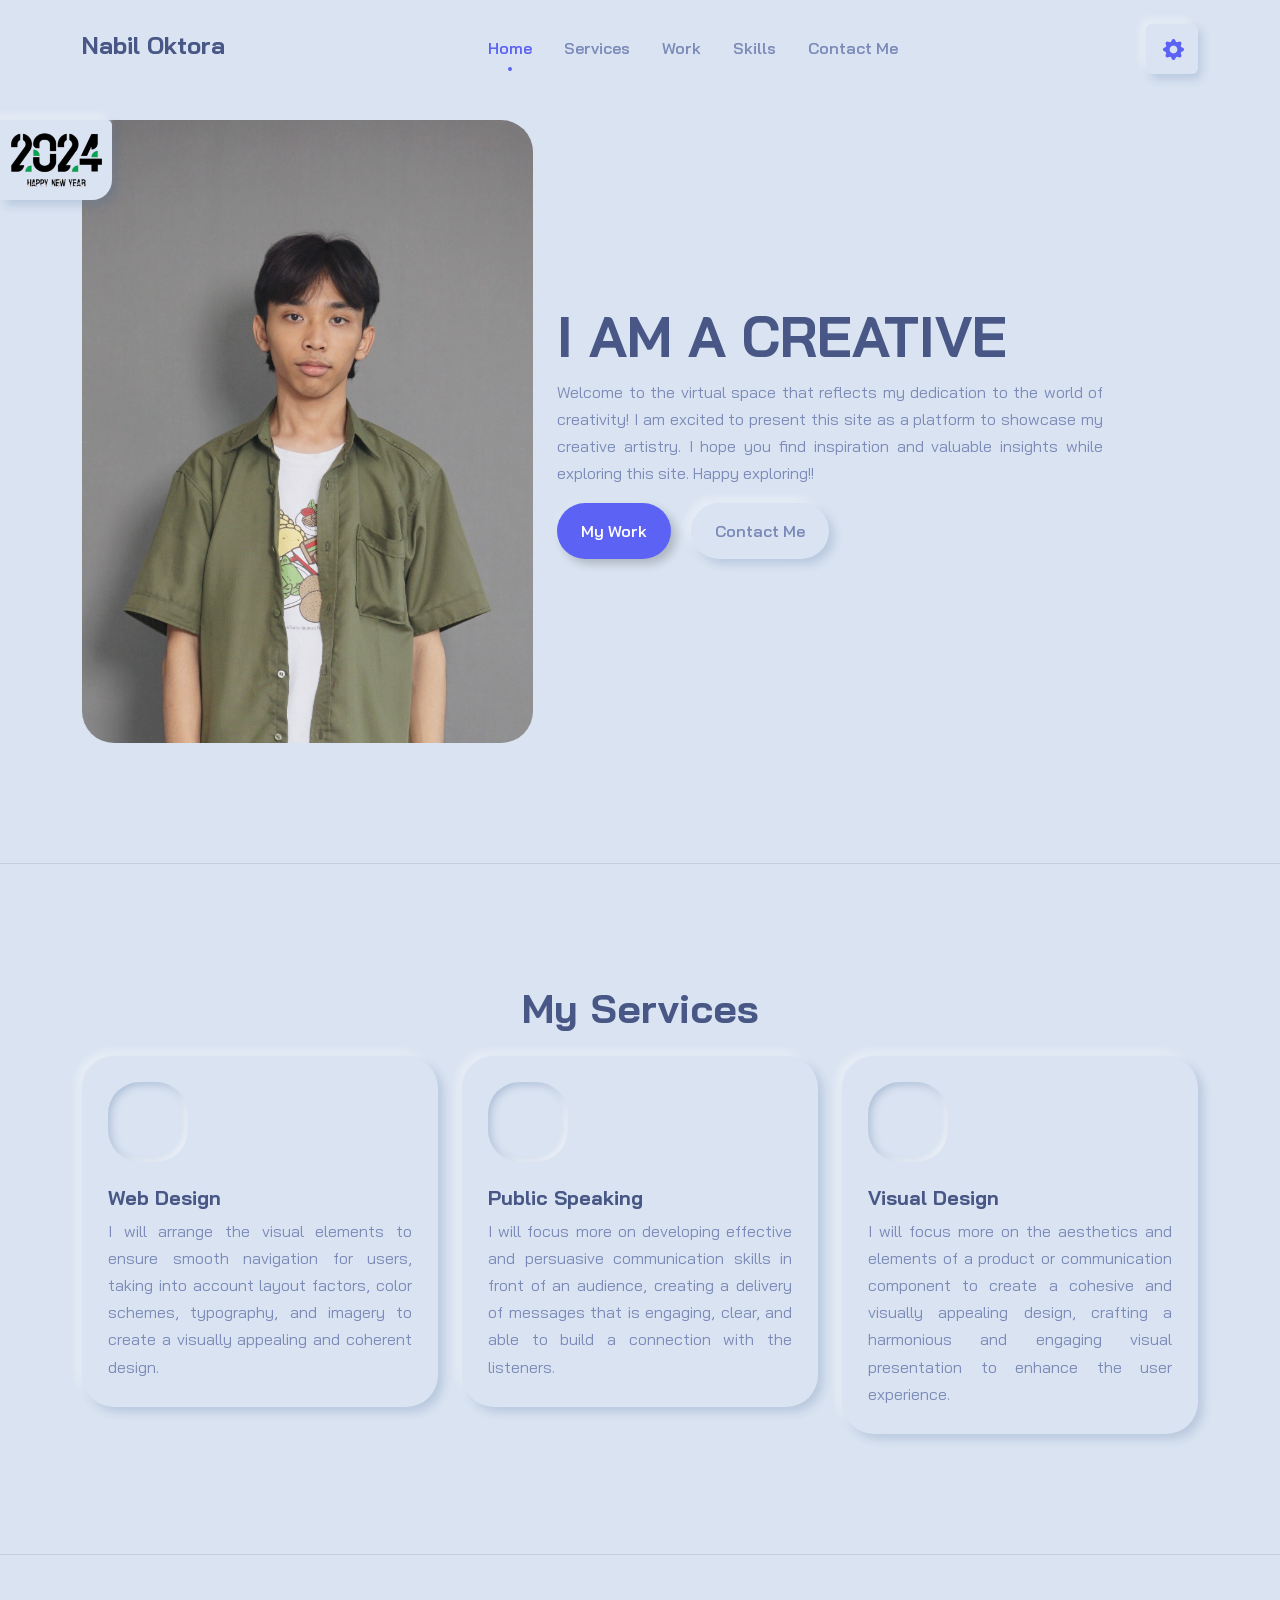
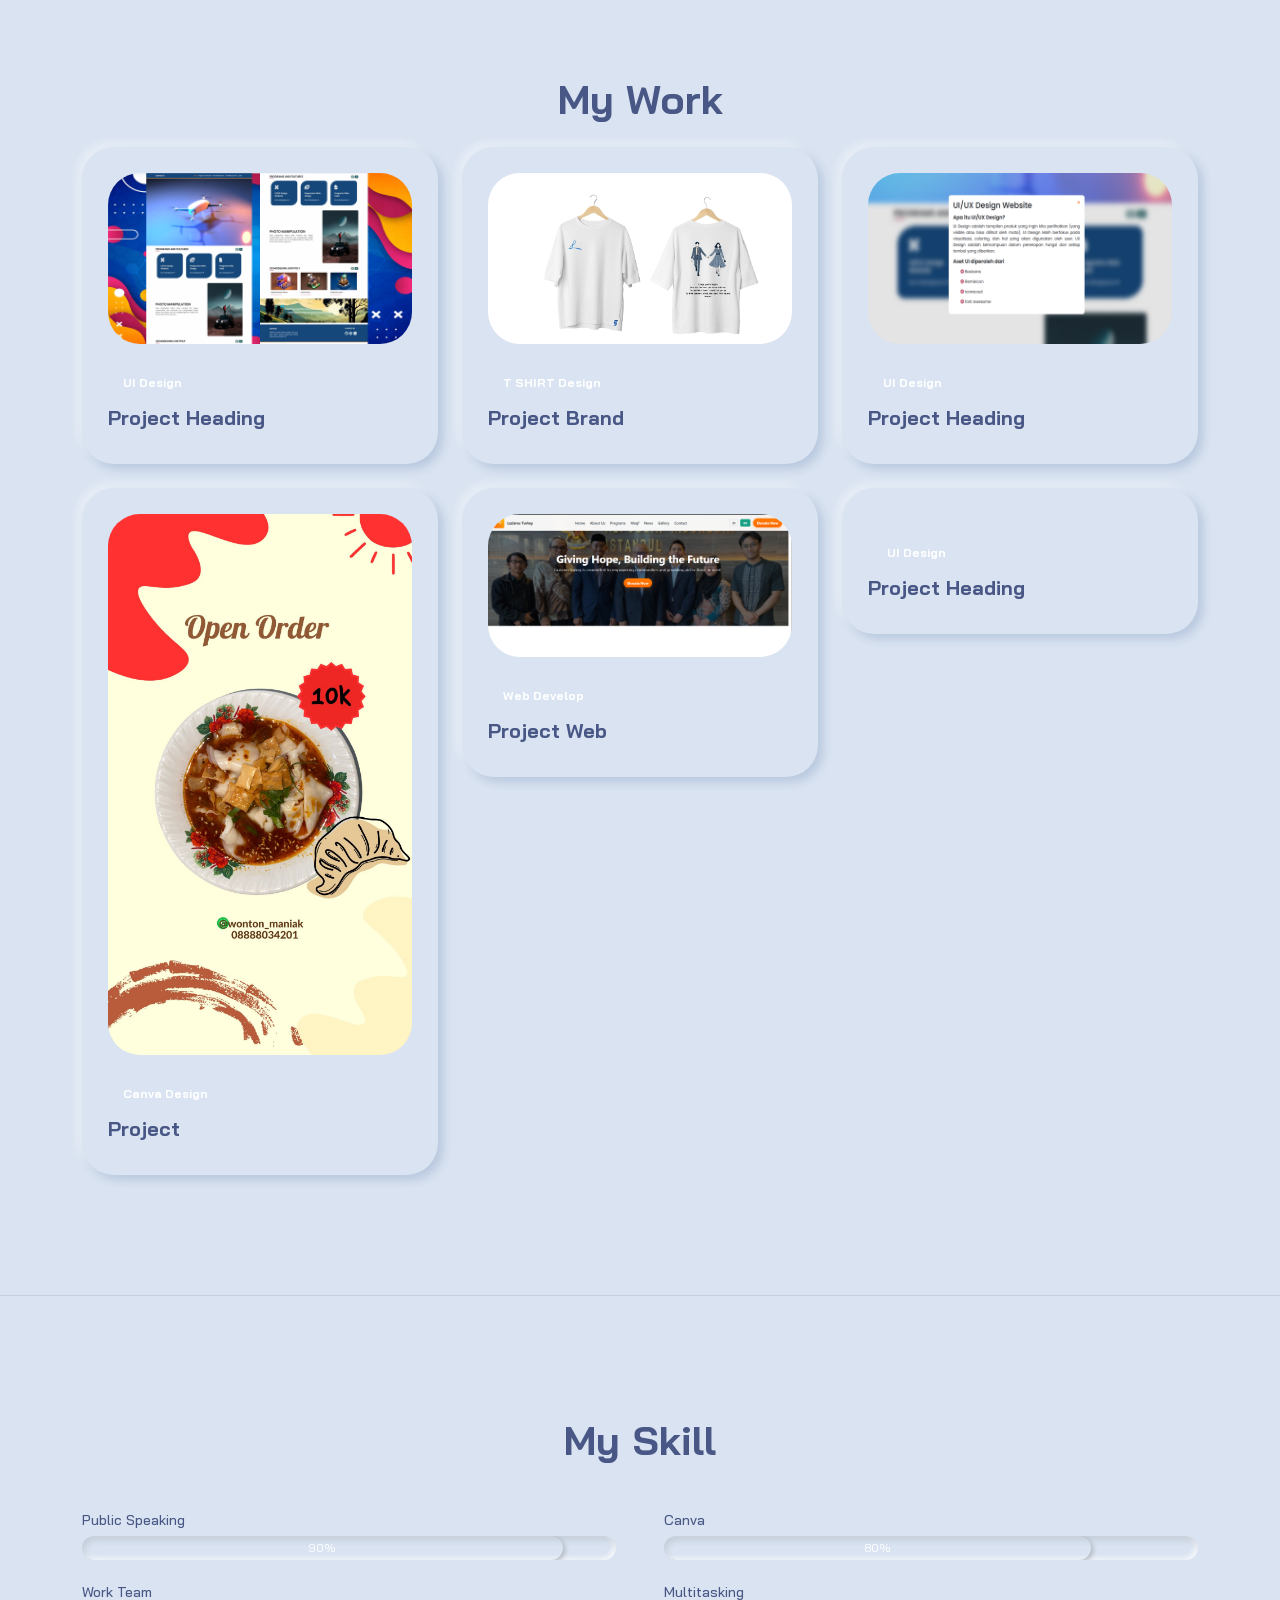
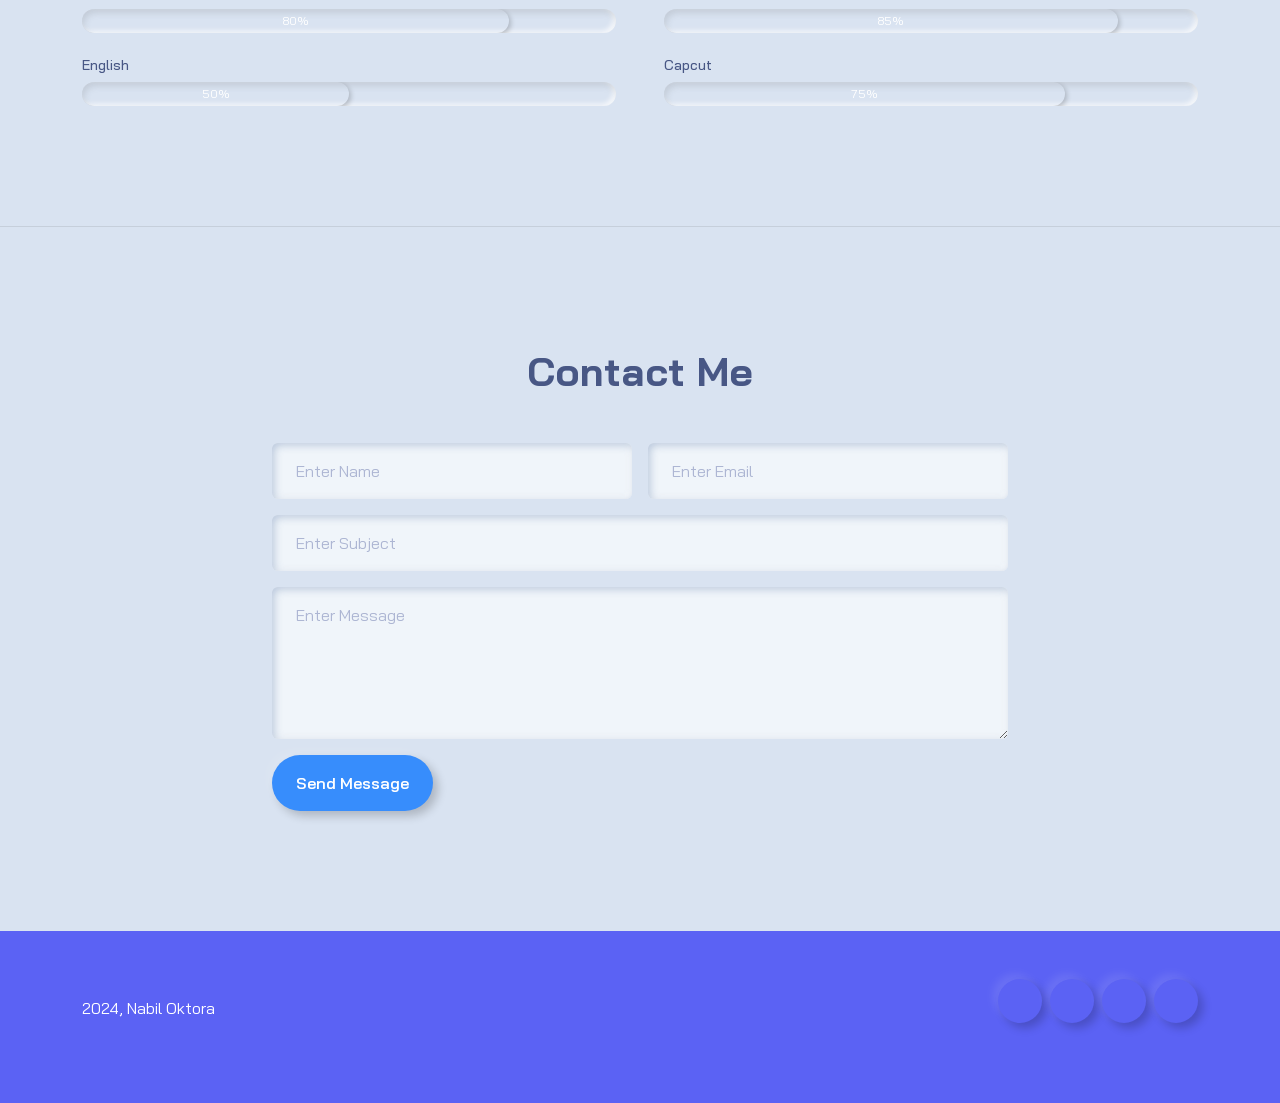
==== commit be6f1960: "Update index.html" ====
--- a/porto/index.html
+++ b/porto/index.html
@@ -89,7 +89,7 @@
                 </div>
                 <div class="col-lg-6">
                     <h1 class="fw-bold display-4" data-aos="fade-up">I AM A CREATIVE<br/> <span class="text-info1"></span></h1>
-                    <p class="asd" data-aos="fade-up" data-aos-delay="200">Selamat datang di ruang virtual yang mencerminkan dedikasi saya dalam dunia kreativitas! Saya dengan antusias mempersembahkan situs ini sebagai wadah untuk menggambarkan seni kreativitas saya. Saya harap anda menemukan inspirasi dan wawasan yang berharga selama menjelajahi situs ini. Selamat Menjelajah!!</p>
+                    <p class="asd" data-aos="fade-up" data-aos-delay="200">Welcome to the virtual space that reflects my dedication to the world of creativity! I am excited to present this site as a platform to showcase my creative artistry. I hope you find inspiration and valuable insights while exploring this site. Happy exploring!!</p>
                     <a href="#s" class="btn btn-outline-info me-3" data-aos="fade-up" data-aos-delay="300">My Work</a>
                     <a href="#b" class="btn btn-info" data-aos="fade-up" data-aos-delay="400">Contact Me</a>
                 </div>
@@ -114,21 +114,21 @@
                     <div class="service border-hover p-4 shadow rounded-5">
                         <div class="icon rounded-5"><i class="ri-pencil-ruler-2-fill"></i></div>
                         <h5 class="mt-4 fw-bold">Web Design</h5>
-                        <p class="mb-0 asd">Saya akan melakukan pengaturan elemen visual untuk memastikan penelusuran yang lancar bagi pengguna, mempertimbangkan faktor-faktor tata letak, skema warna, tipografi, dan citra untuk menciptakan desain yang menarik secara visual dan koheren.</p>
+                        <p class="mb-0 asd">I will arrange the visual elements to ensure smooth navigation for users, taking into account layout factors, color schemes, typography, and imagery to create a visually appealing and coherent design.</p>
                     </div>
                 </div>
                 <div class="col-md-6 col-lg-4" data-aos="fade-up" data-aos-delay="200">
                     <div class="service border-hover p-4 shadow rounded-5">
                         <div class="icon rounded-5"><i class="ri-layout-masonry-fill"></i></div>
                         <h5 class="mt-4 fw-bold">Public Speaking</h5>
-                        <p class="mb-0 asd">Saya akan lebih berfokus pada pengembangan kemampuan komunikasi yang efektif dan persuasif di depan audiens, menciptakan penyampaian pesan yang menarik, jelas, dan mampu membangun keterhubungan dengan pendengar.</p>
+                            <p class="mb-0 asd">I will focus more on developing effective and persuasive communication skills in front of an audience, creating a delivery of messages that is engaging, clear, and able to build a connection with the listeners.</p>
                     </div>
                 </div>
                 <div class="col-md-6 col-lg-4" data-aos="fade-up" data-aos-delay="300">
                     <div class="service border-hover p-4 shadow rounded-5">
                         <div class="icon rounded-5"><i class="ri-landscape-fill"></i></div>
                         <h5 class="mt-4 fw-bold">Visual Design</h5>
-                        <p class="mb-0 asd">Saya akan lebih berfokus pada estetika dan elemen suatu produk atau bagian komunikasi untuk menciptakan desain yang kohesif dan menarik secara visual, menciptakan presentasi visual yang harmonis dan menarik untuk meningkatkan pengalaman pengguna.</p>
+                        <p class="mb-0 asd">I will focus more on the aesthetics and elements of a product or communication component to create a cohesive and visually appealing design, crafting a harmonious and engaging visual presentation to enhance the user experience.</p>
                     </div>
                 </div>
             </div>
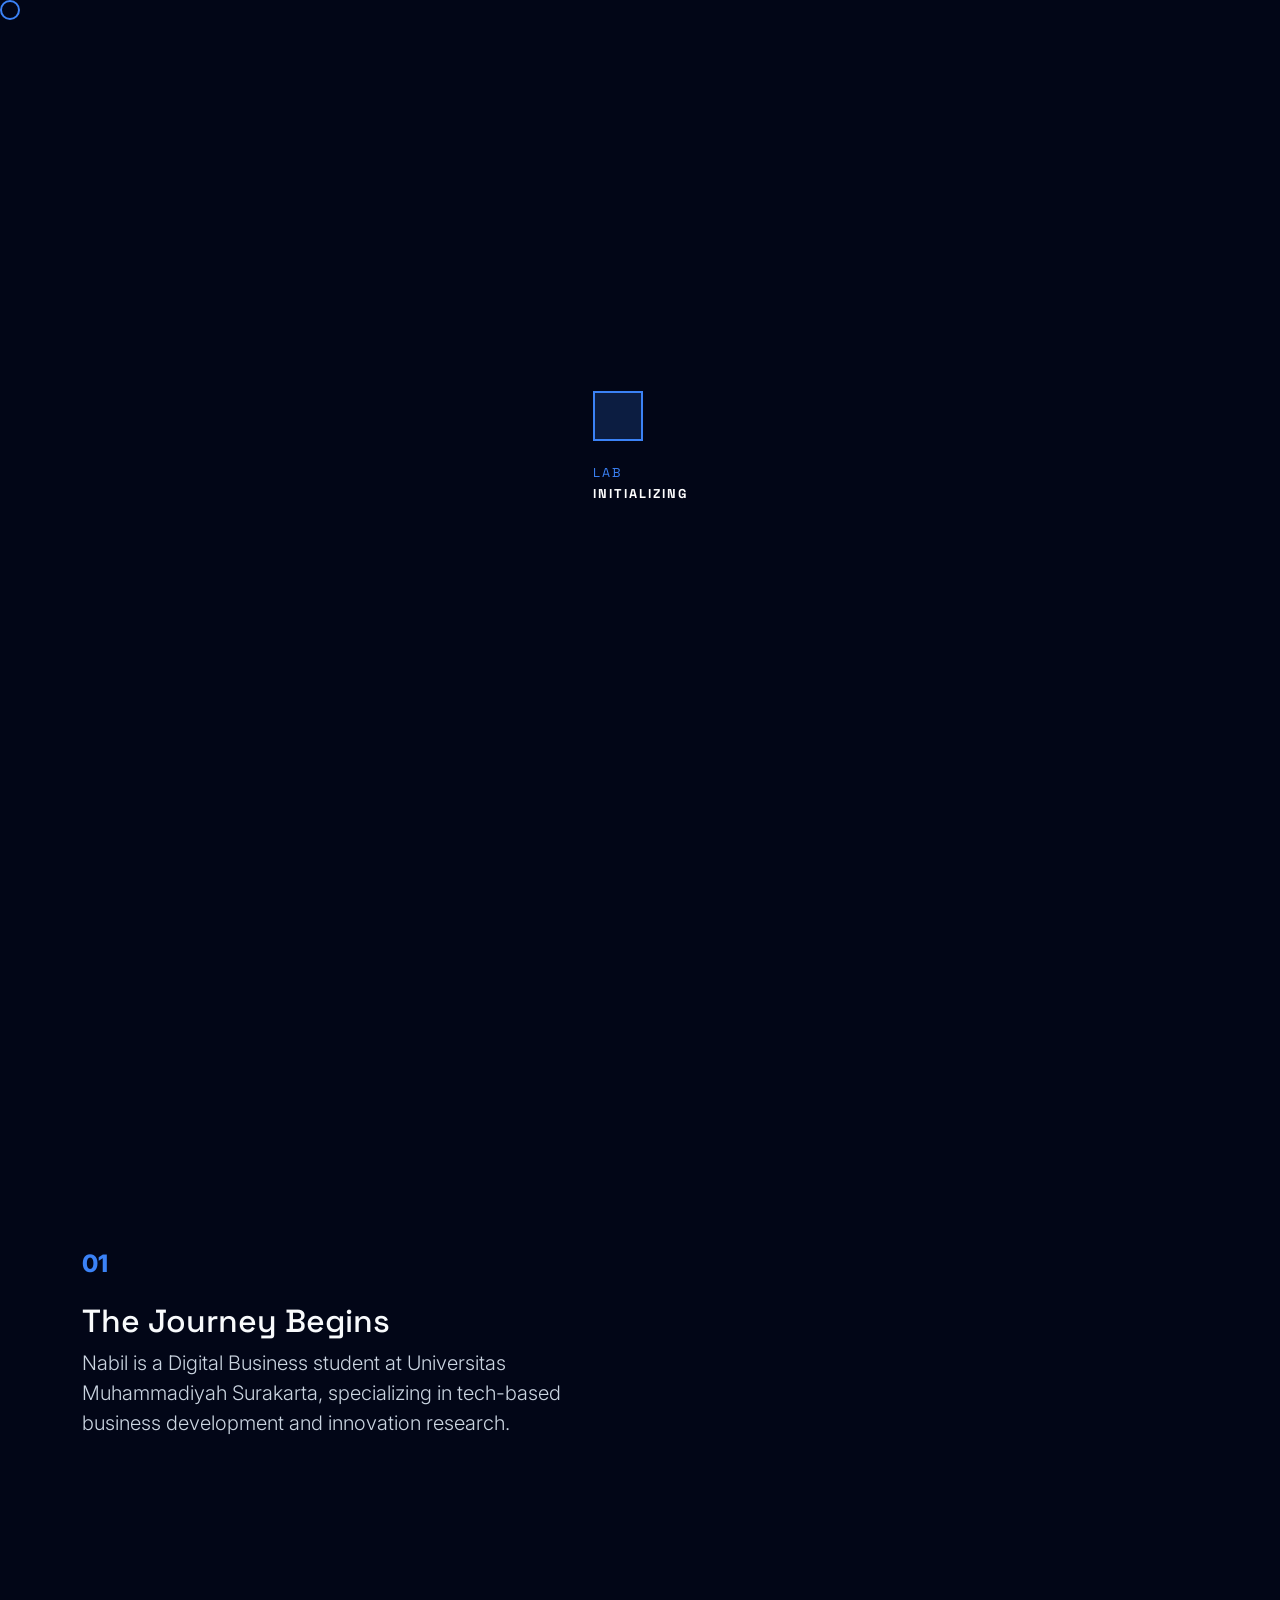
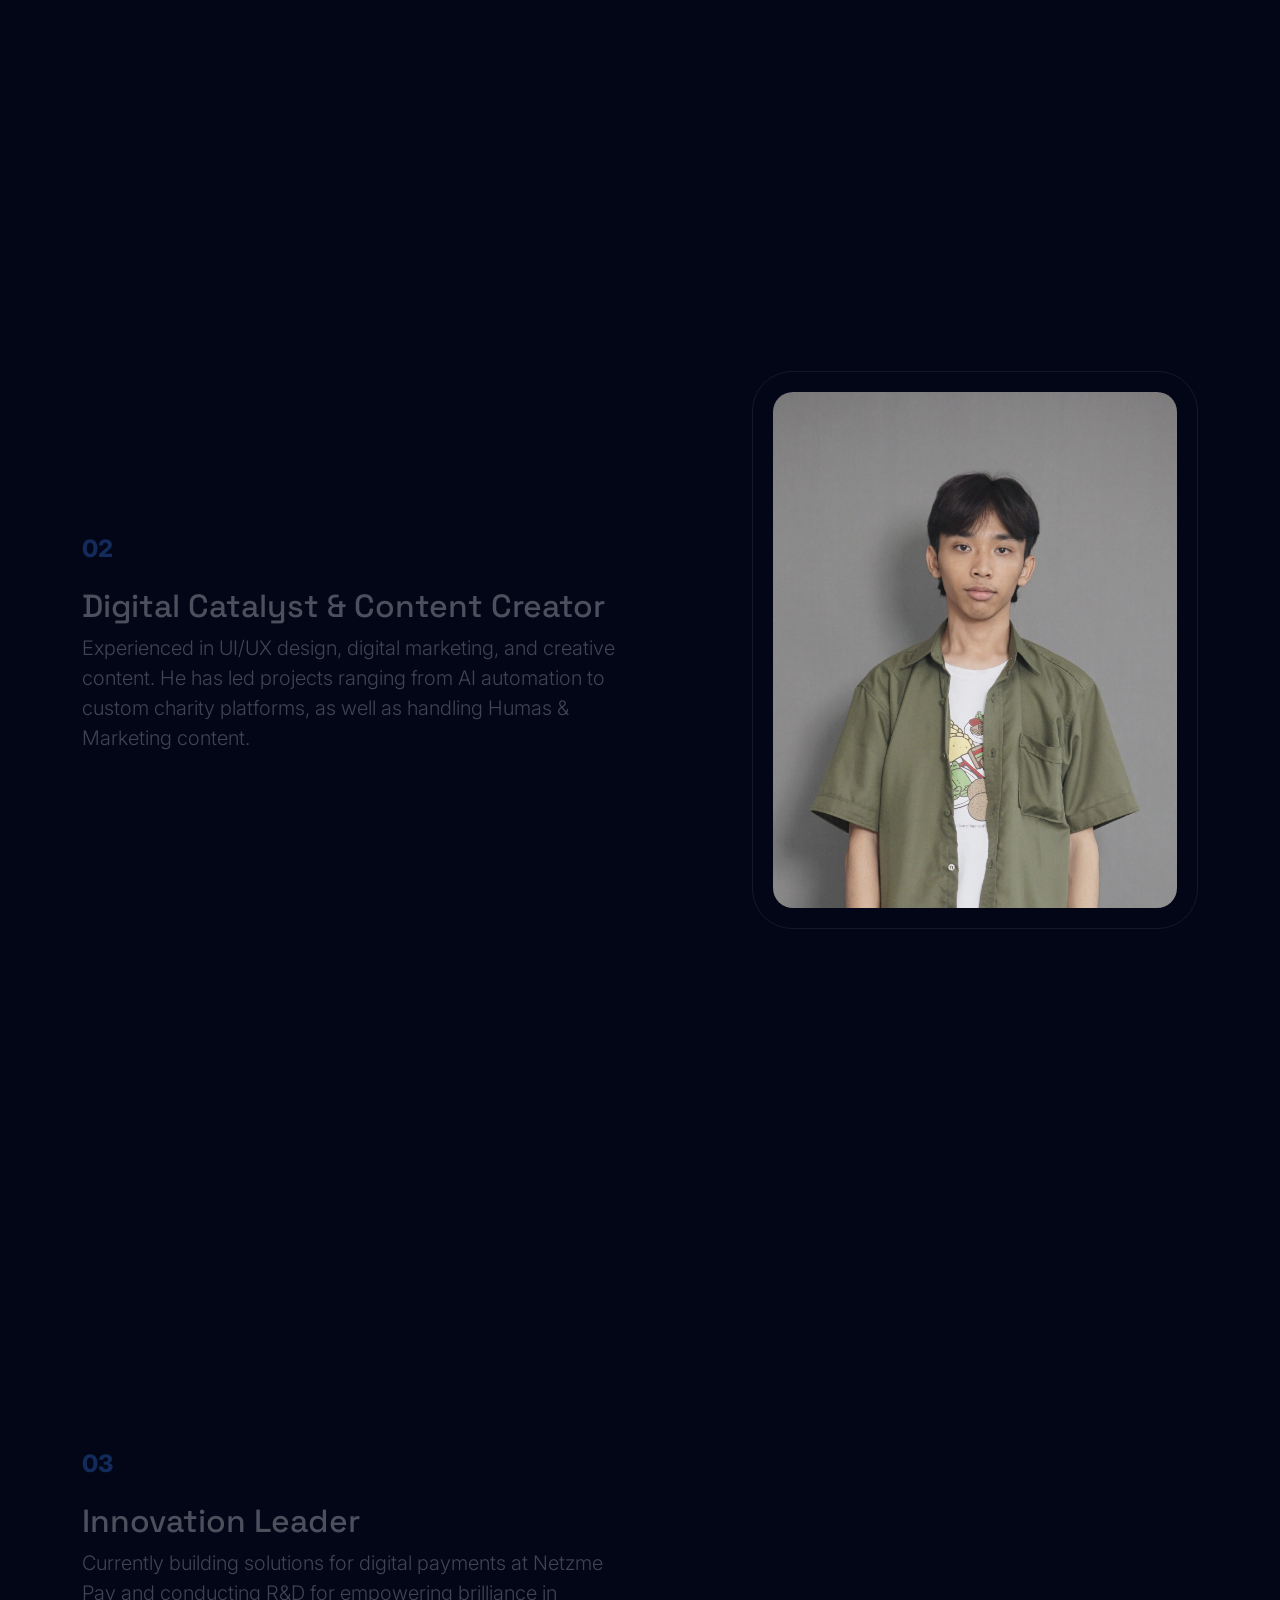
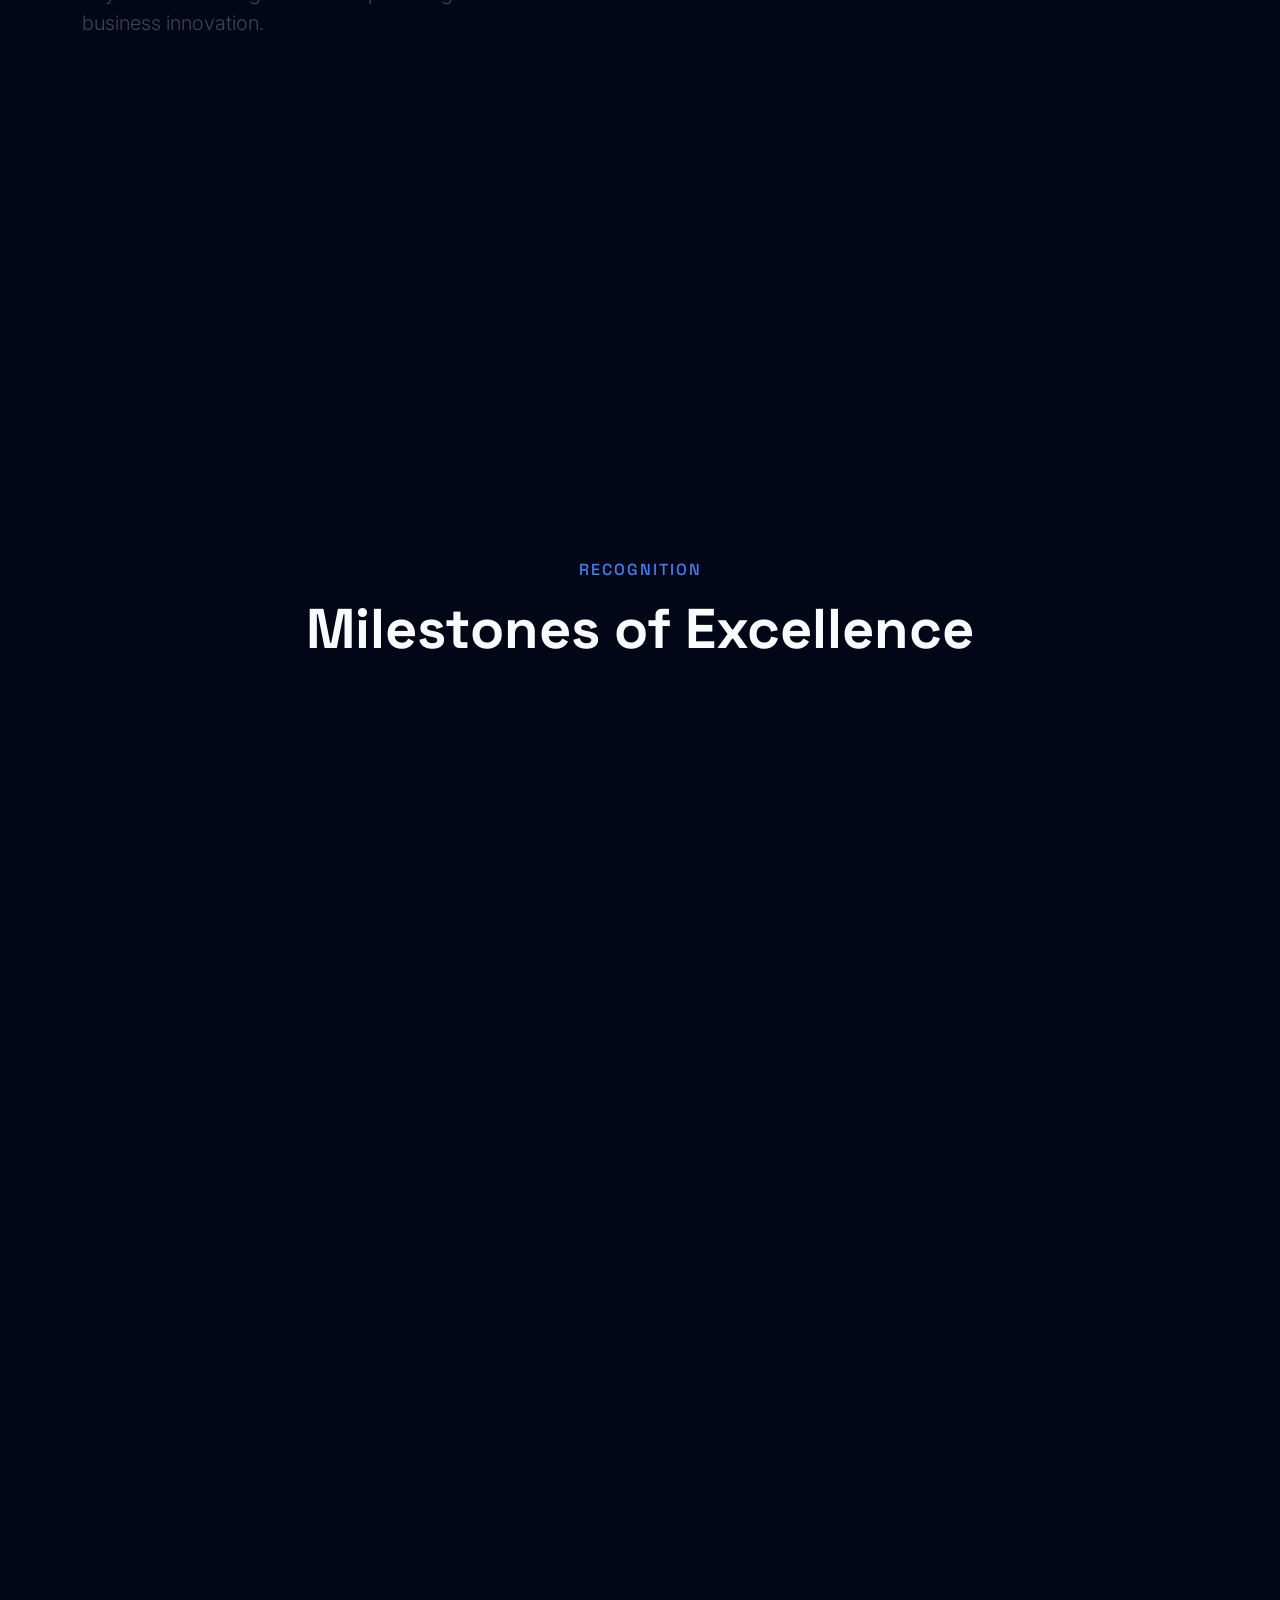
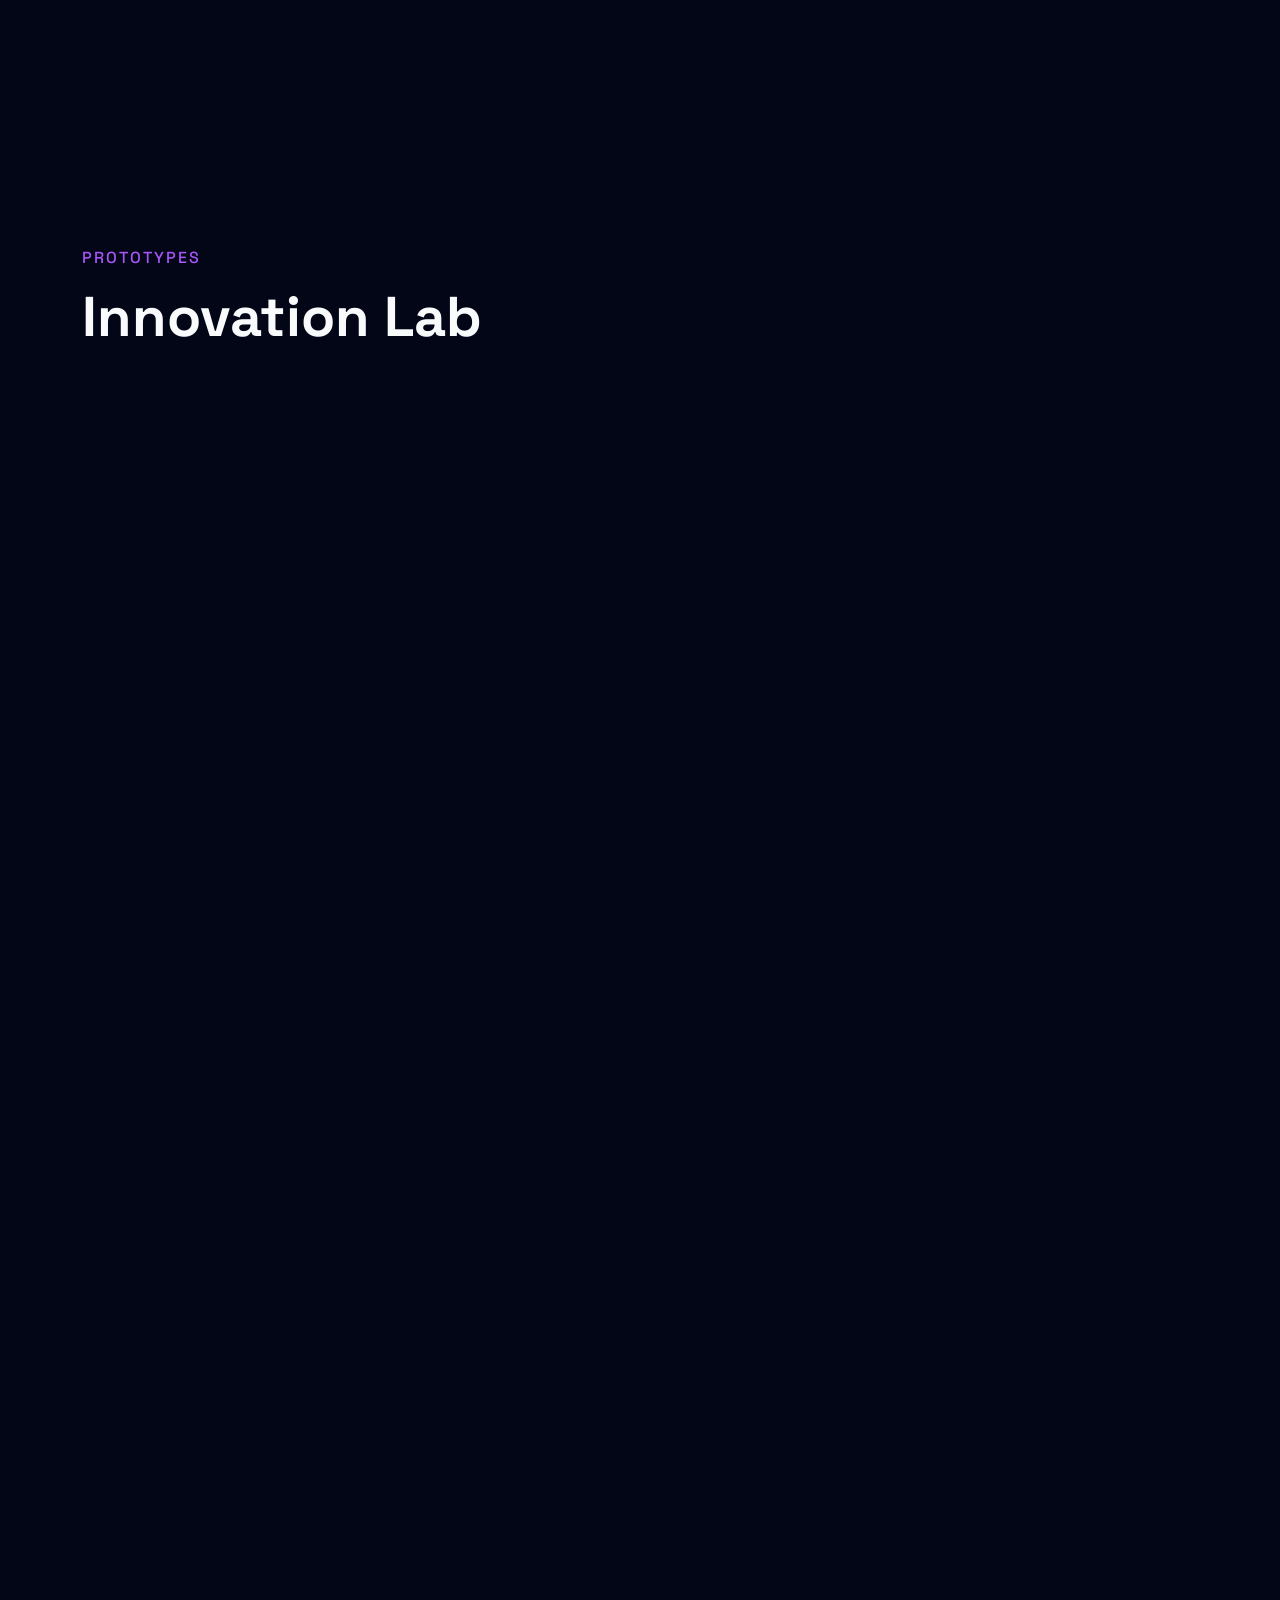
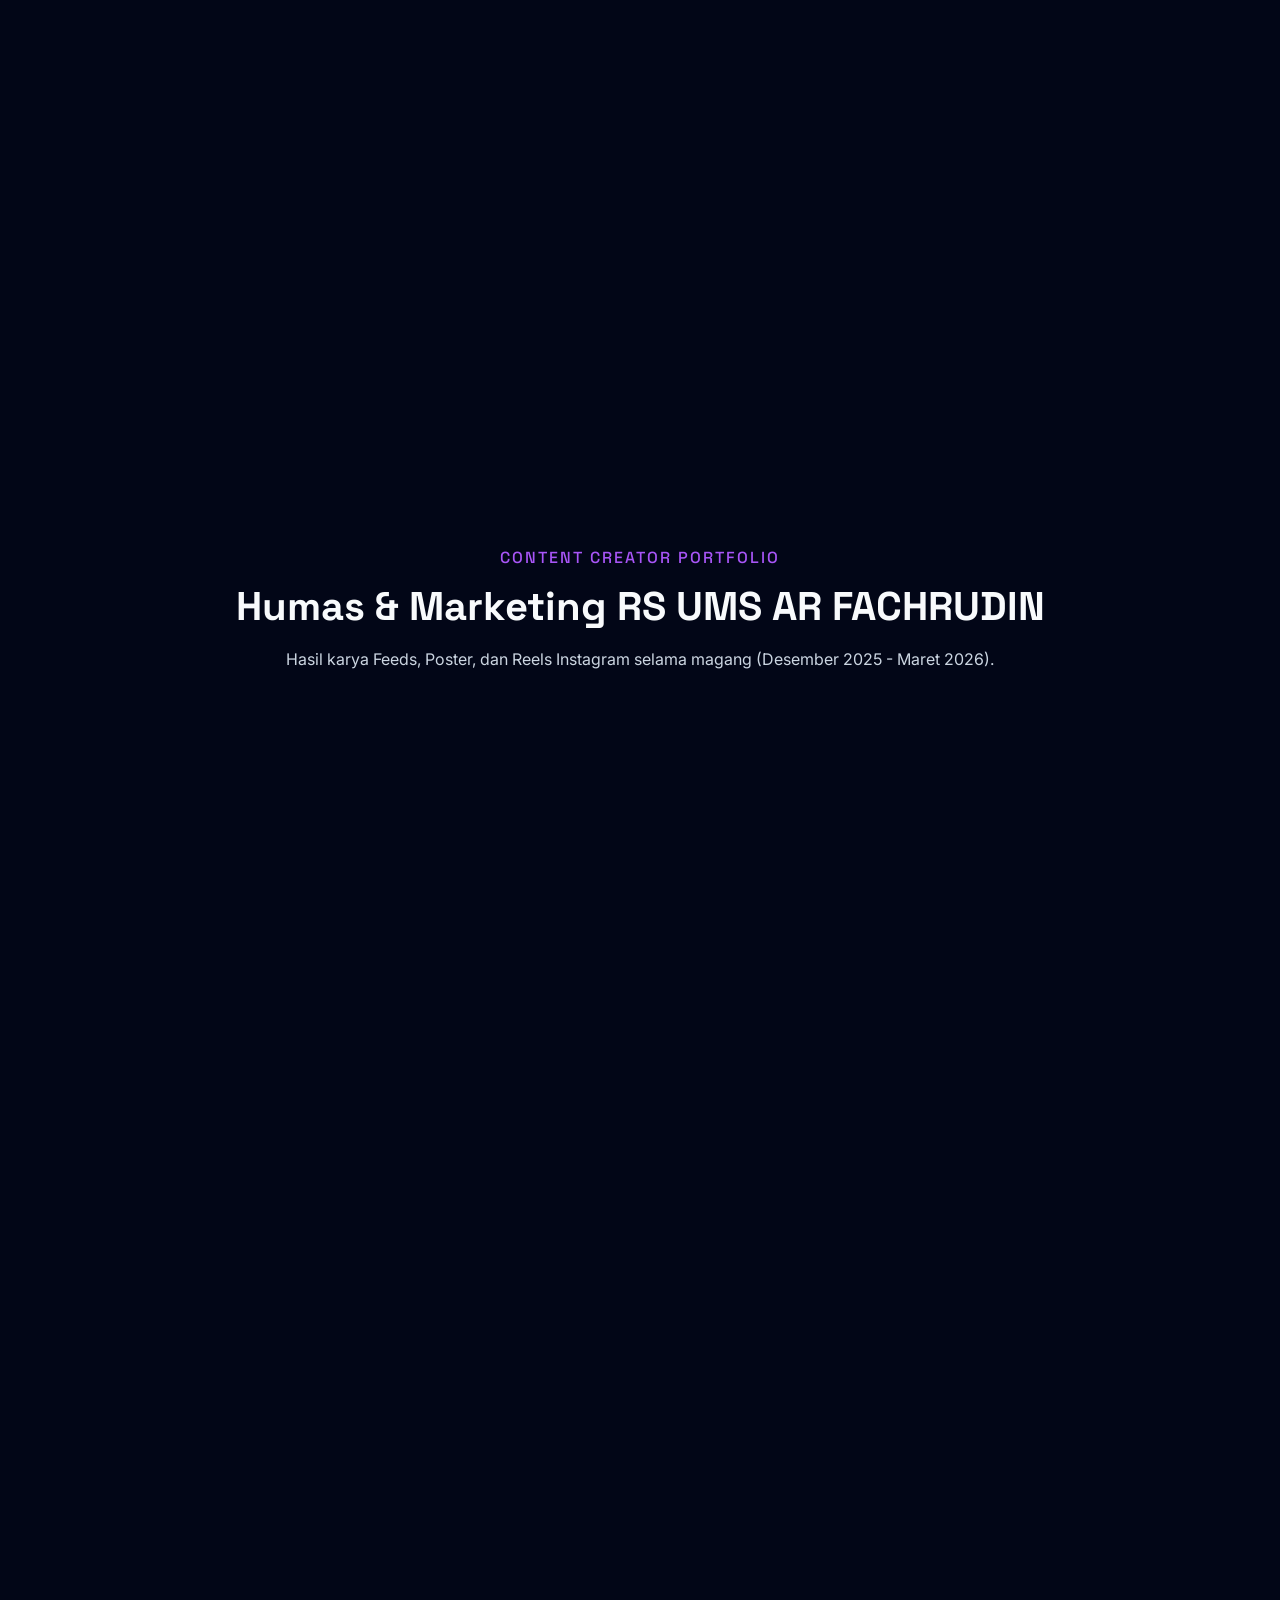
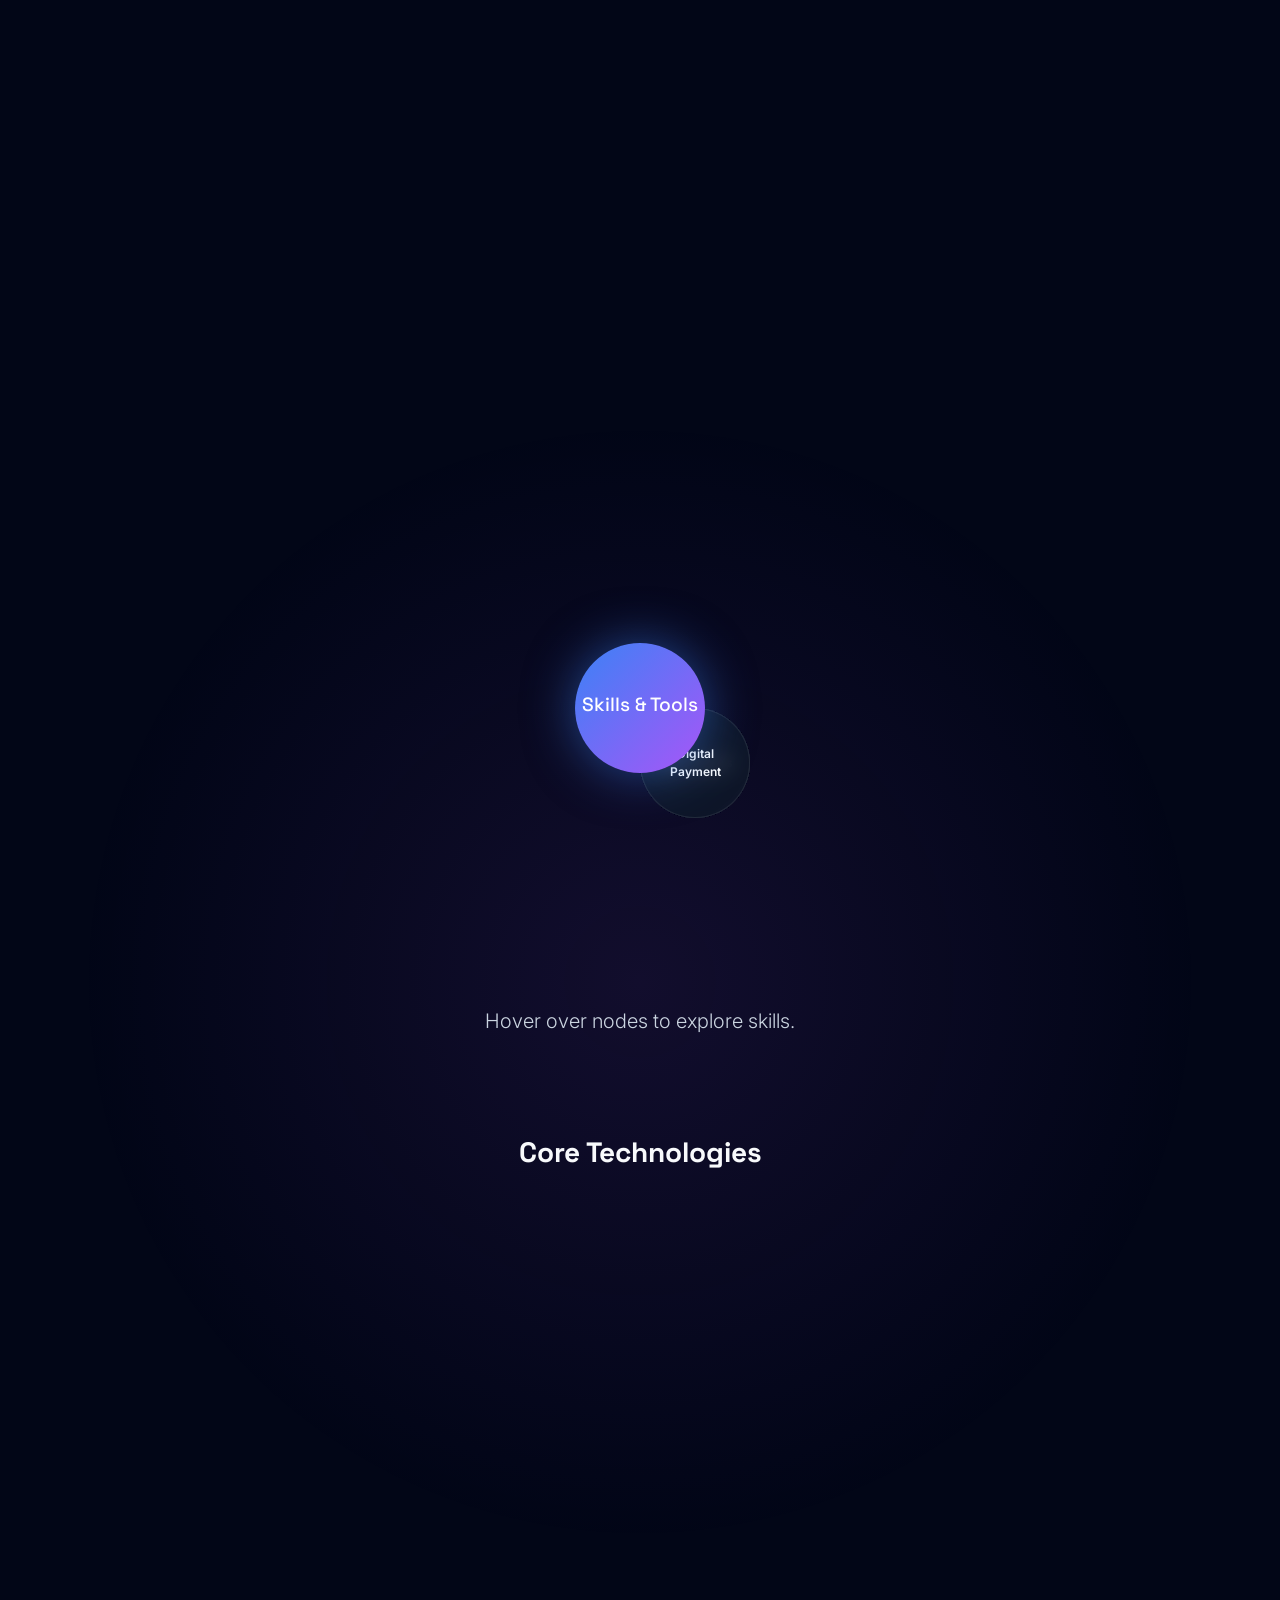
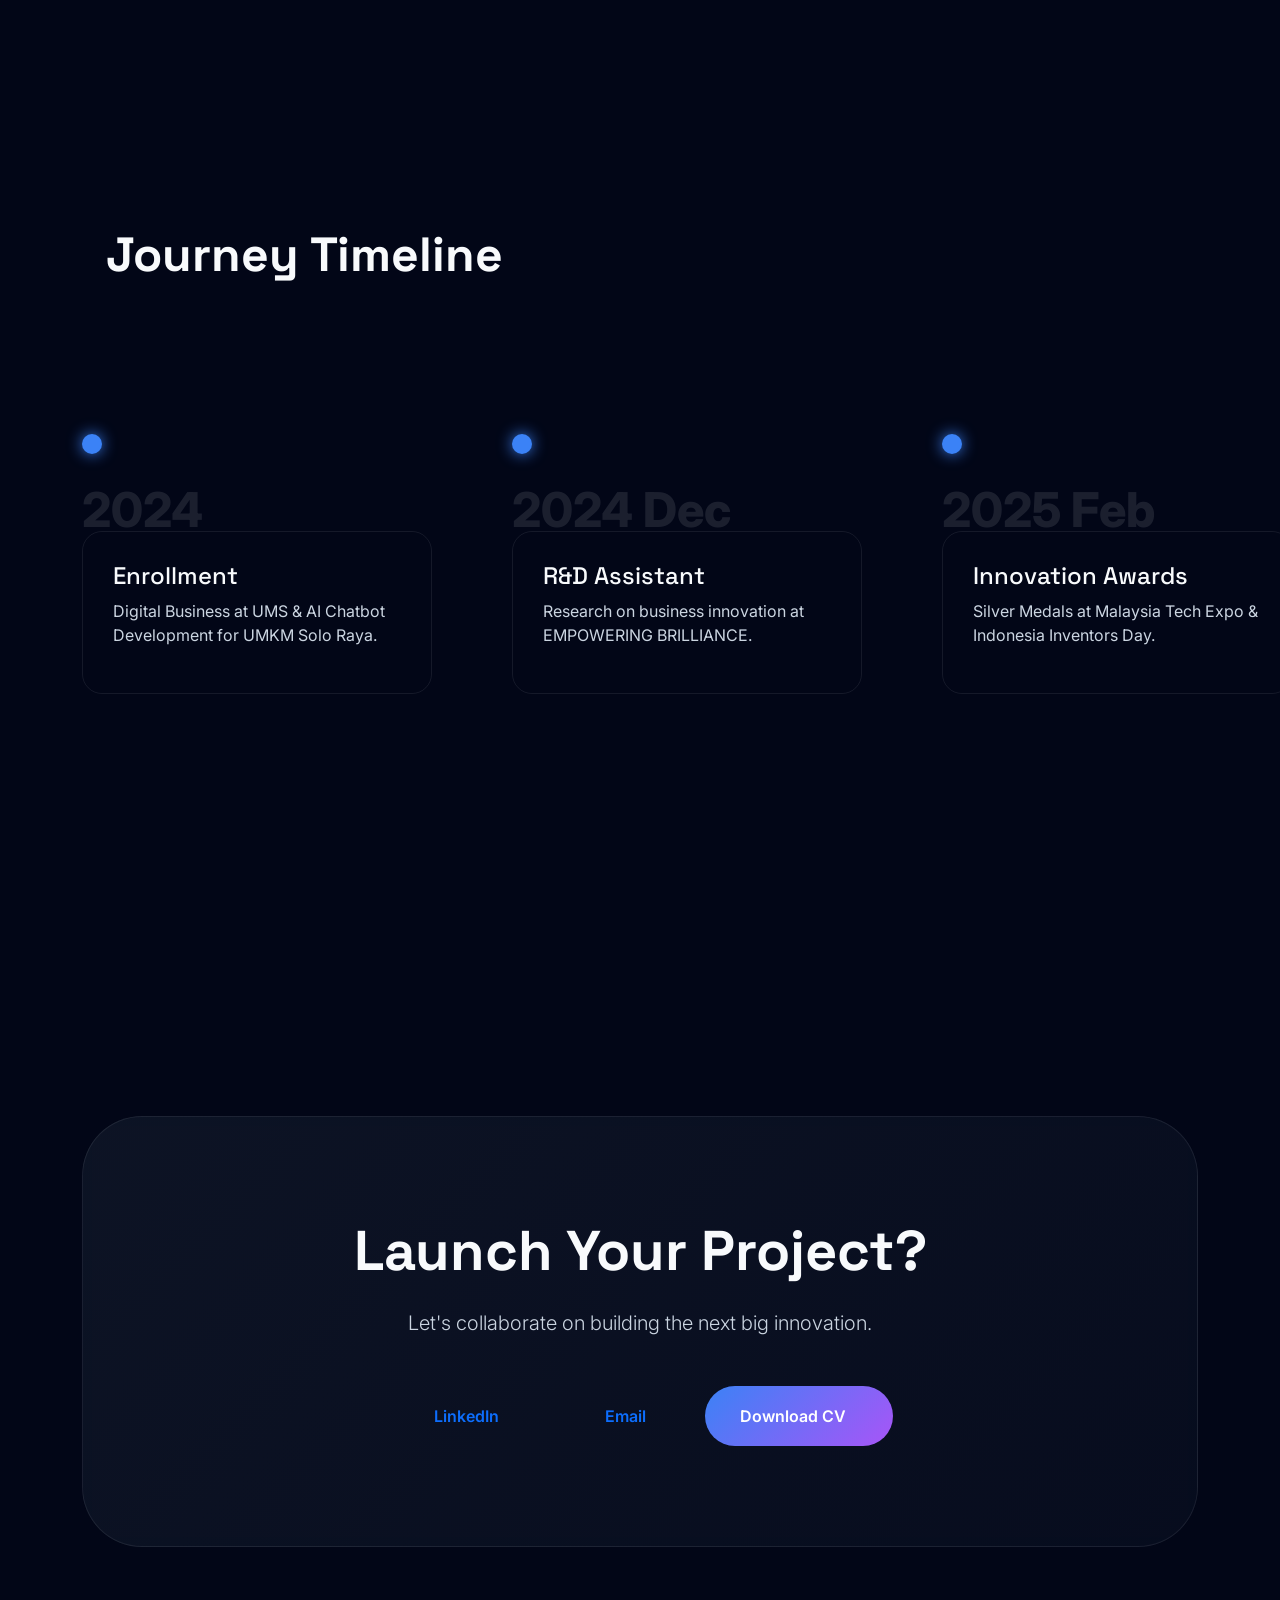
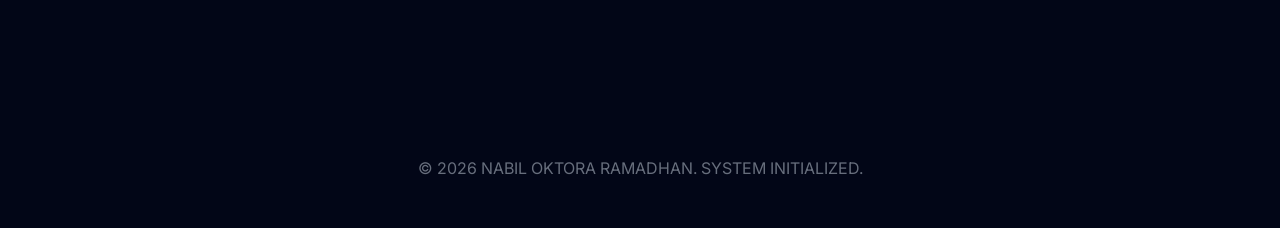
==== commit 392bda36: "feat: Add Content Creator portfolio and Humas internship" ====
--- a/porto/index.html
+++ b/porto/index.html
@@ -1,440 +1,475 @@
 <!DOCTYPE html>
-<html lang="en" data-bs-theme="light">
+<html lang="en">
 <head>
     <meta charset="UTF-8">
     <meta name="viewport" content="width=device-width, initial-scale=1.0">
-    <title>nabiloktora</title>
-    <link rel="stylesheet" href="assets/css/style.css">
-    <link rel="stylesheet" href="assets/css/bootstrap.css">
+    <title>Nabil Oktora Ramadhan | Innovation Lab</title>
+    <link href="https://cdn.jsdelivr.net/npm/bootstrap@5.3.0/dist/css/bootstrap.min.css" rel="stylesheet">
     <link href="https://cdn.jsdelivr.net/npm/remixicon@3.5.0/fonts/remixicon.css" rel="stylesheet">
-    <link href='https://unpkg.com/boxicons@2.1.4/css/boxicons.min.css' rel='stylesheet'>
-    <link rel="shortcut icon" href="assets/images/user-solid.svg" type="image/x-icon">
-    <link rel="stylesheet" href="https://cdn.jsdelivr.net/npm/bootstrap-icons@1.11.2/font/bootstrap-icons.min.css">
-    <link rel="stylesheet" href="https://unpkg.com/aos@next/dist/aos.css" />
-    <link href='https://unpkg.com/boxicons@2.1.4/css/boxicons.min.css' rel='stylesheet'>
-    <link rel="stylesheet" href="https://cdn.jsdelivr.net/npm/swiper@10/swiper-bundle.min.css">
-    <link rel="stylesheet" href="https://cdnjs.cloudflare.com/ajax/libs/font-awesome/6.4.2/css/all.min.css">
-    <link rel="stylesheet" href="assets/css/color-1.css">
-    <link rel="stylesheet" href="assets/css/scroll-to-top-btn.css">
-    <link rel="stylesheet" href="assets/css/bottom- navigation-bar.css">
-    <link rel="stylesheet" href="assets/css/time and date widget.css">
-    <link rel="stylesheet" href="assets/css/time based greeting.css">
-
-    <!-- STLE SWITCHER -->
-    <link rel="stylesheet" href="assets/css/color-1.css" class="alternate-style" title="color-1" disabled>
-    <link rel="stylesheet" href="assets/css/color-2.css" class="alternate-style" title="color-2" disabled>
-    <link rel="stylesheet" href="assets/css/color-3.css" class="alternate-style" title="color-3" disabled>
-    <link rel="stylesheet" href="assets/css/color-4.css" class="alternate-style" title="color-4" disabled>
-    <link rel="stylesheet" href="assets/css/color-5.css" class="alternate-style" title="color-5" disabled>
-    <link rel="stylesheet" href="assets/css/color-6.css" class="alternate-style" title="color-6" disabled>
-    <link rel="stylesheet" href="assets/css/style-switcher.css">
+    <link href="https://unpkg.com/aos@2.3.1/dist/aos.css" rel="stylesheet">
+    <link href="https://fonts.googleapis.com/css2?family=Space+Grotesk:wght@300;400;500;600;700&family=Inter:wght@300;400;600;800&display=swap" rel="stylesheet">
+    <link rel="stylesheet" href="assets/css/lab-style.css">
+    <link rel="stylesheet" href="https://unpkg.com/lenis@1.1.13/dist/lenis.css">
+    <style>
+        .content-grid {
+            display: grid;
+            grid-template-columns: repeat(4, 1fr);
+            gap: 15px;
+        }
+        .reel-card {
+            width: 100%;
+            aspect-ratio: 9 / 16;
+            background: #111;
+            cursor: pointer;
+            position: relative;
+            overflow: hidden;
+            display: block;
+        }
+        .reel-card img {
+            width: 100%;
+            height: 100%;
+            object-fit: cover;
+            transition: 0.6s var(--transition);
+        }
+        .reel-card:hover img {
+            transform: scale(1.05);
+        }
+        @media (max-width: 991px) {
+            .content-grid { grid-template-columns: repeat(3, 1fr); }
+        }
+        @media (max-width: 576px) {
+            .content-grid { grid-template-columns: repeat(2, 1fr); }
+        }
+    </style>
 </head>
-<body data-bs-spy="scroll" data-bs-target="#nav__menu">
-    
-    <!-- NAVBAR -->
-    <nav class="navbar navbar-expand-lg py-4 fixed-top bg-body" id="nav__menu">
+<body class="dark-mode">
+    <div id="preloader">
+        <div class="loader-wrapper">
+            <div class="cube-loader">
+                <div class="cube-face front"></div>
+                <div class="cube-face back"></div>
+                <div class="cube-face left"></div>
+                <div class="cube-face right"></div>
+                <div class="cube-face top"></div>
+                <div class="cube-face bottom"></div>
+            </div>
+            <h2 class="loader-text ls-2 mt-4">LAB<span>INITIALIZING</span></h2>
+        </div>
+    </div>
+
+    <div class="cursor-magic"></div>
+    <div id="particles-js"></div>
+    <div class="cyber-grid"></div>
+    <div class="bg-glow"></div>
+
+    <div id="scroll-progress"></div>
+    <nav class="navbar navbar-expand-lg fixed-top nav-lab">
         <div class="container">
-            <a class="navbar-brand" href="#"><h4 class="fw-bold">Nabil Oktora </h4></a> 
-
-            <nav class="nav Container mx-auto">
-                <div class="nav__menu">
-                    <div class="nav__list">
-                        <li class="nav__item">
-                            <a href="#hero" class="nav__link active">
-                                <i class="bx bx-home-alt nav__icon"></i>
-                                <span class="nav__name">Home</span>
-                            </a>
-                        </li>
-                        <li class="nav__item">
-                            <a href="#k" class="nav__link">
-                                <i class="bx bx-wrench nav__icon"></i>
-                                <span class="nav__name">Services</span>
-                            </a>
-                        </li>
-                        <li class="nav__item">
-                            <a href="#s" class="nav__link">
-                                <i class="bx bx-briefcase-alt nav__icon"></i>
-                                <span class="nav__name">Work</span>
-                            </a>
-                        </li>
-                        <li class="nav__item">
-                            <a href="#g" class="nav__link">
-                                <i class="bx bx-book-alt nav__icon"></i>
-                                <span class="nav__name">Skills</span>
-                            </a>
-                        </li>
-                        <li class="nav__item">
-                            <a href="#b" class="nav__link">
-                                <i class="bx bx-message-square-detail nav__icon"></i>
-                                <span class="nav__name">Contact Me</span>
-                            </a>
-                        </li>
-                    </div>
-                </div>
-            </nav>
-            <div class="setting shadow">
-                <div class="style-switcher-toggler setting">
-                    <i class="bi bi-gear-fill"></i>
-                </div>
-            </div>
-        </div>    
+            <a class="navbar-brand fw-bold" href="#">NABIL<span> OKTORA</span></a>
+            <div class="ms-auto d-flex align-items-center gap-4">
+                <a href="#work" class="nav-link-lab d-none d-md-block">Projects</a>
+                <a href="#contact" class="btn btn-cyber">Contact</a>
+            </div>
+        </div>
     </nav>
 
-    <!-- HERO -->
-    <div id="hero" class="section-padding divider">
+    <section id="hero" class="hero-section">
+        <div class="container text-center">
+            <div class="hero-content" data-aos="zoom-out" data-aos-duration="1500">
+                <div class="badge-status mb-4">
+                    <span class="dot"></span> Digital Innovation Lab V.01
+                </div>
+                <h1 class="hero-title">
+                    <span class="text-reveal">Award-Winning</span><br>
+                    <span class="gradient-text">Innovation Leader.</span>
+                </h1>
+                <p class="hero-sub mt-4 max-w-700 mx-auto" data-aos="fade-up" data-aos-delay="200">
+                    Nabil Oktora Ramadhan — International Gold Medalist, Digital Business Strategist & Content Creator. 
+                    Merging <span class="text-white fw-bold">AI</span>, <span class="text-white fw-bold">startups</span>, and <span class="text-white fw-bold">innovation</span>.
+                </p>
+                <div class="hero-btns mt-5 d-flex justify-content-center gap-4">
+                    <a href="#work" class="btn-main">Explore My Work</a>
+                    <a href="#projects" class="btn-ghost">See My Projects</a>
+                </div>
+            </div>
+        </div>
+        <div class="scroll-indicator">
+            <div class="mouse"></div>
+            <p>Scroll to Explore</p>
+        </div>
+    </section>
+
+    <section id="about" class="story-section">
         <div class="container">
-            <div class="row gy-4 align-items-center">
-                <div class="col-lg-5">
-                    <img src="assets/images/6d55fc59edbf8b810febbb6f651c59e7.jpg" class="img-fluid rounded-5" alt="" data-aos="fade-down" data-aos-delay="200">
-                </div>
-                <div class="col-lg-6">
-                    <h1 class="fw-bold display-4" data-aos="fade-up">I AM A CREATIVE<br/> <span class="text-info1"></span></h1>
-                    <p class="asd" data-aos="fade-up" data-aos-delay="200">Welcome to the virtual space that reflects my dedication to the world of creativity! I am excited to present this site as a platform to showcase my creative artistry. I hope you find inspiration and valuable insights while exploring this site. Happy exploring!!</p>
-                    <a href="#s" class="btn btn-outline-info me-3" data-aos="fade-up" data-aos-delay="300">My Work</a>
-                    <a href="#b" class="btn btn-info" data-aos="fade-up" data-aos-delay="400">Contact Me</a>
-                </div>
-            </div>
+            <div class="story-wrapper">
+                <div class="story-pin">
+                    <div class="story-content active" id="step-1">
+                        <span class="step-num">01</span>
+                        <h2>The Journey Begins</h2>
+                        <p class="lead">Nabil is a Digital Business student at Universitas Muhammadiyah Surakarta, specializing in tech-based business development and innovation research.</p>
+                    </div>
+                    <div class="story-content" id="step-2">
+                        <span class="step-num">02</span>
+                        <h2>Digital Catalyst & Content Creator</h2>
+                        <p class="lead">Experienced in UI/UX design, digital marketing, and creative content. He has led projects ranging from AI automation to custom charity platforms, as well as handling Humas & Marketing content.</p>
+                    </div>
+                    <div class="story-content" id="step-3">
+                        <span class="step-num">03</span>
+                        <h2>Innovation Leader</h2>
+                        <p class="lead">Currently building solutions for digital payments at Netzme Pay and conducting R&D for empowering brilliance in business innovation.</p>
+                    </div>
+                </div>
+                <div class="story-visual">
+                    <div class="visual-box glass" id="visual-frame">
+                        <img src="assets/images/6d55fc59edbf8b810febbb6f651c59e7.jpg" class="img-fluid" alt="Nabil" loading="lazy">
+                    </div>
+                </div>
+            </div>
+        </div>
+    </section>
+
+    <section id="achievements" class="achieve-section section-padding">
+        <div class="container">
+            <div class="section-header text-center mb-100">
+                <h6 class="ls-2 uppercase text-info mb-3">Recognition</h6>
+                <h2 class="display-4 fw-bold">Milestones of Excellence</h2>
+            </div>
+            <div class="row g-4 justify-content-center">
+                <div class="col-lg-4 col-md-6" data-aos="fade-up">
+                    <div class="medal-card glass-premium" data-tilt data-tilt-max="10">
+                        <div class="medal-icon gold">
+                            <i class="ri-medal-line"></i>
+                        </div>
+                        <h4 class="mt-4">Gold Medal</h4>
+                        <p class="text-muted">Global Youth Invention (GYIIF) 2026</p>
+                        <button class="btn-details" onclick="openModal('gyiif2026')">View Details</button>
+                    </div>
+                </div>
+                <div class="col-lg-4 col-md-6" data-aos="fade-up" data-aos-delay="100">
+                    <div class="medal-card glass-premium" data-tilt data-tilt-max="10">
+                        <div class="medal-icon silver">
+                            <i class="ri-medal-line"></i>
+                        </div>
+                        <h4 class="mt-4">Silver Medal</h4>
+                        <p class="text-muted">Malaysia Technology Expo 2025</p>
+                        <button class="btn-details" onclick="openModal('mte2025')">View Details</button>
+                    </div>
+                </div>
+                <div class="col-lg-4 col-md-6" data-aos="fade-up" data-aos-delay="200">
+                    <div class="medal-card glass-premium" data-tilt data-tilt-max="10">
+                        <div class="medal-icon silver">
+                            <i class="ri-medal-fill"></i>
+                        </div>
+                        <h4 class="mt-4">Silver Medal</h4>
+                        <p class="text-muted">Indonesia Inventors Day 2025</p>
+                        <button class="btn-details" onclick="openModal('iid2025')">View Details</button>
+                    </div>
+                </div>
+                <div class="col-lg-4 col-md-6" data-aos="fade-up" data-aos-delay="300">
+                    <div class="medal-card glass-premium" data-tilt data-tilt-max="10">
+                        <div class="medal-icon silver">
+                            <i class="ri-award-line"></i>
+                        </div>
+                        <h4 class="mt-4">Silver Award</h4>
+                        <p class="text-muted">Asian Youth Innovation Awards 2025</p>
+                        <button class="btn-details" onclick="openModal('ayia2025')">View Details</button>
+                    </div>
+                </div>
+                <div class="col-lg-4 col-md-6" data-aos="fade-up" data-aos-delay="400">
+                    <div class="medal-card glass-premium" data-tilt data-tilt-max="10">
+                        <div class="medal-icon secondary">
+                            <i class="ri-trophy-line"></i>
+                        </div>
+                        <h4 class="mt-4">2nd Place</h4>
+                        <p class="text-muted">International IoT Innovation Competition</p>
+                        <button class="btn-details" onclick="openModal('iot2025')">View Details</button>
+                    </div>
+                </div>
+            </div>
+        </div>
+    </section>
+
+    <section id="work" class="lab-section section-padding">
+        <div class="container">
+            <div class="section-header mb-100">
+                <h6 class="ls-2 uppercase text-purple mb-3">Prototypes</h6>
+                <h2 class="display-4 fw-bold">Innovation Lab</h2>
+            </div>
+            <div class="lab-grid">
+                <div class="lab-item" data-aos="zoom-in">
+                    <div class="lab-card glass-card" onclick="openProject('aichatbot')">
+                        <div class="lab-thumb">
+                            <div class="lab-overlay"></div>
+                            <img src="assets/images/solo_umkm_thumb.png" alt="Solo UMKM AI" loading="lazy" onerror="this.style.display='none'; this.nextElementSibling.classList.remove('hide-icon');">
+                            <i class="ri-robot-line hide-icon"></i>
+                        </div>
+                        <div class="lab-info">
+                            <h3>Solo UMKM AI</h3>
+                            <p>AI chatbot to automate marketing for Solo small businesses.</p>
+                            <span class="lab-tag">AI & Marketing</span>
+                        </div>
+                    </div>
+                </div>
+                <div class="lab-item" data-aos="zoom-in" data-aos-delay="100">
+                    <div class="lab-card glass-card" onclick="openProject('lazismu')">
+                        <div class="lab-thumb">
+                            <div class="lab-overlay"></div>
+                            <img src="assets/images/lazismu_thumb.png" alt="Lazismu Turkey" loading="lazy" onerror="this.style.display='none'; this.nextElementSibling.classList.remove('hide-icon');">
+                            <i class="ri-heart-line hide-icon"></i>
+                        </div>
+                        <div class="lab-info">
+                            <h3>Lazismu Turkey</h3>
+                            <p>Full-stack charity website for article & donation management.</p>
+                            <span class="lab-tag">Web Platform</span>
+                        </div>
+                    </div>
+                </div>
+                <div class="lab-item" data-aos="zoom-in" data-aos-delay="200">
+                    <div class="lab-card glass-card" onclick="openProject('sypaling')">
+                        <div class="lab-thumb">
+                            <div class="lab-overlay"></div>
+                            <img src="assets/images/sipaling_thumb.png" alt="SI PALING KULIAH" loading="lazy" onerror="this.style.display='none'; this.nextElementSibling.classList.remove('hide-icon');">
+                            <i class="ri-book-read-line hide-icon"></i>
+                        </div>
+                        <div class="lab-info">
+                            <h3>SI PALING KULIAH</h3>
+                            <p>Ultimate student resource hub for academic success.</p>
+                            <span class="lab-tag">Education</span>
+                        </div>
+                    </div>
+                </div>
+                <div class="lab-item" data-aos="zoom-in" data-aos-delay="300">
+                    <div class="lab-card glass-card" onclick="openProject('physio')">
+                        <div class="lab-thumb">
+                            <div class="lab-overlay"></div>
+                            <img src="assets/images/physio_porto.png" alt="PhysioConnect" loading="lazy" onerror="this.style.display='none'; this.nextElementSibling.classList.remove('hide-icon');">
+                            <i class="ri-heart-pulse-line hide-icon"></i>
+                        </div>
+                        <div class="lab-info">
+                            <h3>PhysioConnect</h3>
+                            <p>Digital physiotherapy platform with recovery tracking.</p>
+                            <span class="lab-tag">HealthTech</span>
+                        </div>
+                    </div>
+                </div>
+                <div class="lab-item" data-aos="zoom-in" data-aos-delay="400">
+                    <div class="lab-card glass-card" onclick="openProject('sydse')">
+                        <div class="lab-thumb">
+                            <div class="lab-overlay"></div>
+                            <i class="ri-store-2-line"></i>
+                        </div>
+                        <div class="lab-info">
+                            <h3>SYDSE</h3>
+                            <span class="lab-tag">E-Commerce</span>
+                        </div>
+                    </div>
+                </div>
+            </div>
+        </div>
+    </section>
+
+    <section id="content-creator" class="lab-section section-padding">
+        <div class="container">
+            <div class="section-header mb-100 text-center">
+                <h6 class="ls-2 uppercase text-purple mb-3">Content Creator Portfolio</h6>
+                <h2 class="display-4 fw-bold" style="font-size: 2.5rem;">Humas & Marketing RS UMS AR FACHRUDIN</h2>
+                <p class="text-muted mt-3">Hasil karya Feeds, Poster, dan Reels Instagram selama magang (Desember 2025 - Maret 2026).</p>
+            </div>
+            <div class="content-grid">
+                <div class="lab-item" data-aos="zoom-in">
+                    <a href="https://www.instagram.com/reel/DV7eMFcCaFU/?utm_source=ig_web_copy_link&igsh=MzRlODBiNWFlZA==" target="_blank" class="reel-card" title="Click to view Instagram post">
+                        <img src="assets/images/jangan lupa magang ya.png" alt="Jangan Lupa Magang Ya" loading="lazy">
+                    </a>
+                </div>
+                <div class="lab-item" data-aos="zoom-in" data-aos-delay="100">
+                    <a href="https://www.instagram.com/reel/DUAN2t6CUrX/?utm_source=ig_web_copy_link&igsh=MzRlODBiNWFlZA==" target="_blank" class="reel-card" title="Click to view Instagram post">
+                        <img src="assets/images/cfd colomadu.png" alt="CFD Colomadu" loading="lazy">
+                    </a>
+                </div>
+                <div class="lab-item" data-aos="zoom-in" data-aos-delay="200">
+                    <a href="https://www.instagram.com/reel/DTCjEpaiaGD/?utm_source=ig_web_copy_link&igsh=MzRlODBiNWFlZA==" target="_blank" class="reel-card" title="Click to view Instagram post">
+                        <img src="assets/images/baby spa.png" alt="Baby Spa" loading="lazy">
+                    </a>
+                </div>
+                <div class="lab-item" data-aos="zoom-in" data-aos-delay="300">
+                    <a href="https://www.instagram.com/reel/DSjWGGjidfJ/?utm_source=ig_web_copy_link&igsh=MzRlODBiNWFlZA==" target="_blank" class="reel-card" title="Click to view Instagram post">
+                        <img src="assets/images/cfd slamet.png" alt="CFD Slamet Riyadi" loading="lazy">
+                    </a>
+                </div>
+                <div class="lab-item" data-aos="zoom-in" data-aos-delay="400">
+                    <a href="https://www.instagram.com/reel/DSmrofrkgHj/?utm_source=ig_web_copy_link&igsh=MzRlODBiNWFlZA==" target="_blank" class="reel-card" title="Click to view Instagram post">
+                        <img src="assets/images/kenyamanan.png" alt="Kenyamanan" loading="lazy">
+                    </a>
+                </div>
+                <div class="lab-item" data-aos="zoom-in" data-aos-delay="500">
+                    <a href="https://www.instagram.com/reel/DSkOjOFiSXH/?utm_source=ig_web_copy_link&igsh=MzRlODBiNWFlZA==" target="_blank" class="reel-card" title="Click to view Instagram post">
+                        <img src="assets/images/hari ibu.png" alt="Hari Ibu" loading="lazy">
+                    </a>
+                </div>
+            </div>
+        </div>
+    </section>
+
+    <section id="skills" class="skills-section">
+        <div class="container text-center">
+            <div class="orbit-container">
+                <div class="orbit-center">
+                    <h3>Skills & Tools</h3>
+                </div>
+                <div class="orbit-item" data-desc="UI/UX design and modern web architecture.">UI/UX Design</div>
+                <div class="orbit-item" data-desc="Startup strategy and business development.">Digital Strategy</div>
+                <div class="orbit-item" data-desc="Implementing AI agents and chatbots.">AI Automation</div>
+                <div class="orbit-item" data-desc="Fullstack web and dashboard development.">Web Engineering</div>
+                <div class="orbit-item" data-desc="Data analysis for market research.">Data Insights</div>
+                <div class="orbit-item" data-desc="Fintech systems and QRIS integration.">Digital Payment</div>
+            </div>
+            <div id="skill-description" class="mt-5 text-muted lead mb-100">Hover over nodes to explore skills.</div>
+
+            <div class="section-header text-center mb-50">
+                <h3 class="fw-bold mb-4">Core Technologies</h3>
+            </div>
+            <div class="tech-stack-container">
+                <div class="tech-card" data-aos="zoom-in">
+                    <img src="https://cdn.jsdelivr.net/gh/devicons/devicon/icons/html5/html5-original.svg" class="tech-logo" alt="HTML5">
+                    <span class="tech-name">HTML5</span>
+                </div>
+                <div class="tech-card" data-aos="zoom-in" data-aos-delay="50">
+                    <img src="https://cdn.jsdelivr.net/gh/devicons/devicon/icons/css3/css3-original.svg" class="tech-logo" alt="CSS3">
+                    <span class="tech-name">CSS3</span>
+                </div>
+                <div class="tech-card" data-aos="zoom-in" data-aos-delay="100">
+                    <img src="https://cdn.jsdelivr.net/gh/devicons/devicon/icons/javascript/javascript-original.svg" class="tech-logo" alt="JavaScript">
+                    <span class="tech-name">JavaScript</span>
+                </div>
+                <div class="tech-card" data-aos="zoom-in" data-aos-delay="150">
+                    <img src="https://cdn.jsdelivr.net/gh/devicons/devicon/icons/php/php-original.svg" class="tech-logo" alt="PHP">
+                    <span class="tech-name">PHP</span>
+                </div>
+                <div class="tech-card" data-aos="zoom-in" data-aos-delay="200">
+                    <img src="https://cdn.jsdelivr.net/gh/devicons/devicon/icons/mysql/mysql-original.svg" class="tech-logo" alt="SQL">
+                    <span class="tech-name">SQL</span>
+                </div>
+                <div class="tech-card" data-aos="zoom-in" data-aos-delay="250">
+                    <img src="https://cdn.jsdelivr.net/gh/devicons/devicon/icons/react/react-original.svg" class="tech-logo" alt="React">
+                    <span class="tech-name">React</span>
+                </div>
+                <div class="tech-card" data-aos="zoom-in" data-aos-delay="300">
+                    <img src="https://cdn.jsdelivr.net/gh/devicons/devicon/icons/nodejs/nodejs-original.svg" class="tech-logo" alt="Node.js">
+                    <span class="tech-name">Node.js</span>
+                </div>
+                <div class="tech-card" data-aos="zoom-in" data-aos-delay="350">
+                    <img src="https://cdn.jsdelivr.net/gh/devicons/devicon/icons/typescript/typescript-original.svg" class="tech-logo" alt="TypeScript">
+                    <span class="tech-name">TypeScript</span>
+                </div>
+                <div class="tech-card" data-aos="zoom-in" data-aos-delay="400">
+                    <img src="https://cdn.jsdelivr.net/gh/devicons/devicon/icons/canva/canva-original.svg" class="tech-logo" alt="Canva">
+                    <span class="tech-name">Canva</span>
+                </div>
+                <div class="tech-card" data-aos="zoom-in" data-aos-delay="450">
+                    <i class="ri-video-edit-fill tech-logo" style="font-size: 3rem; color: #a855f7; display: block; margin: 0 auto 15px;"></i>
+                    <span class="tech-name">CapCut</span>
+                </div>
+            </div>
+        </div>
+    </section>
+
+    <section id="journey" class="timeline-section section-padding">
+        <div class="container container-wide">
+            <h2 class="display-5 fw-bold mb-100 px-4">Journey Timeline</h2>
+            <div class="timeline-track">
+                <div class="timeline-item">
+                    <div class="timeline-dot"></div>
+                    <div class="timeline-date">2024</div>
+                    <div class="timeline-box glass">
+                        <h4>Enrollment</h4>
+                        <p>Digital Business at UMS & AI Chatbot Development for UMKM Solo Raya.</p>
+                    </div>
+                </div>
+                <div class="timeline-item">
+                    <div class="timeline-dot"></div>
+                    <div class="timeline-date">2024 Dec</div>
+                    <div class="timeline-box glass">
+                        <h4>R&D Assistant</h4>
+                        <p>Research on business innovation at EMPOWERING BRILLIANCE.</p>
+                    </div>
+                </div>
+                <div class="timeline-item">
+                    <div class="timeline-dot"></div>
+                    <div class="timeline-date">2025 Feb</div>
+                    <div class="timeline-box glass">
+                        <h4>Innovation Awards</h4>
+                        <p>Silver Medals at Malaysia Tech Expo & Indonesia Inventors Day.</p>
+                    </div>
+                </div>
+                <div class="timeline-item">
+                    <div class="timeline-dot"></div>
+                    <div class="timeline-date">2025 Jul</div>
+                    <div class="timeline-box glass">
+                        <h4>Netzme Pay</h4>
+                        <p>Distribution Assistant for digital payment solutions (QRIS).</p>
+                    </div>
+                </div>
+                <div class="timeline-item">
+                    <div class="timeline-dot"></div>
+                    <div class="timeline-date">2025 Oct</div>
+                    <div class="timeline-box glass">
+                        <h4>Lazismu Project</h4>
+                        <p>Completion of the Charity & Article Management system.</p>
+                    </div>
+                </div>
+                <div class="timeline-item">
+                    <div class="timeline-dot"></div>
+                    <div class="timeline-date">2025 Dec</div>
+                    <div class="timeline-box glass">
+                        <h4>Humas & Marketing Intern</h4>
+                        <p>Content Creator internship at RS UMS AR FACHRUDIN (Dec 2025 - Mar 2026).</p>
+                    </div>
+                </div>
+                <div class="timeline-item">
+                    <div class="timeline-dot"></div>
+                    <div class="timeline-date">2026 Jan</div>
+                    <div class="timeline-box glass">
+                        <h4>Gold Medal GYIIF</h4>
+                        <p>Top honor at Global Youth Invention & Innovation Fair 2026 for PhysioConnect.</p>
+                    </div>
+                </div>
+            </div>
+        </div>
+    </section>
+
+    <section id="contact" class="contact-lab section-padding">
+        <div class="container text-center">
+            <div class="contact-panel glass-premium" data-aos="flip-up">
+                <h2 class="display-4 fw-bold mb-4">Launch Your Project?</h2>
+                <p class="lead text-muted mb-5">Let's collaborate on building the next big innovation.</p>
+                <div class="d-flex justify-content-center gap-4 flex-wrap">
+                    <a href="https://www.linkedin.com/in/nabiloktora/" target="_blank" rel="noopener noreferrer" class="social-btn glass"><i class="ri-linkedin-box-fill"></i> LinkedIn</a>
+                    <a href="mailto:nabil@example.com" class="social-btn glass"><i class="ri-mail-send-fill"></i> Email</a>
+                    <a href="#" class="social-btn main-btn">Download CV <i class="ri-download-line"></i></a>
+                </div>
+            </div>
+        </div>
+    </section>
+
+    <footer class="footer-lab py-5 text-center">
+        <p class="opacity-50 mb-0">&copy; 2026 NABIL OKTORA RAMADHAN. SYSTEM INITIALIZED.</p>
+    </footer>
+
+    <div id="modal-portal" class="modal-lab">
+        <div class="modal-glass">
+            <button class="modal-close" onclick="closeModal()">×</button>
+            <div id="modal-content"></div>
         </div>
     </div>
 
-    <!-- SERVICES -->
-    <div class="karya section-padding divider" id="k">
-        <div class="container">
-            <div class="row">
-                <div class="col-12" data-aos="fade-up">
-                    <div class="intro-section text-center mb-4">
-                        <h1 class="fw-bold">My Services</h1>
-                        <!-- <p class="mx-auto">Berikut ini saya akan menyajikan layanan yang berfokus pada memberikan solusi kreatif dan inovatif</p> -->
-                    </div>
-                </div>
-            </div>
-            <div class="row gy-4">
-             
-                <div class="col-md-6 col-lg-4" data-aos="fade-up" data-aos-delay="100">
-                    <div class="service border-hover p-4 shadow rounded-5">
-                        <div class="icon rounded-5"><i class="ri-pencil-ruler-2-fill"></i></div>
-                        <h5 class="mt-4 fw-bold">Web Design</h5>
-                        <p class="mb-0 asd">I will arrange the visual elements to ensure smooth navigation for users, taking into account layout factors, color schemes, typography, and imagery to create a visually appealing and coherent design.</p>
-                    </div>
-                </div>
-                <div class="col-md-6 col-lg-4" data-aos="fade-up" data-aos-delay="200">
-                    <div class="service border-hover p-4 shadow rounded-5">
-                        <div class="icon rounded-5"><i class="ri-layout-masonry-fill"></i></div>
-                        <h5 class="mt-4 fw-bold">Public Speaking</h5>
-                            <p class="mb-0 asd">I will focus more on developing effective and persuasive communication skills in front of an audience, creating a delivery of messages that is engaging, clear, and able to build a connection with the listeners.</p>
-                    </div>
-                </div>
-                <div class="col-md-6 col-lg-4" data-aos="fade-up" data-aos-delay="300">
-                    <div class="service border-hover p-4 shadow rounded-5">
-                        <div class="icon rounded-5"><i class="ri-landscape-fill"></i></div>
-                        <h5 class="mt-4 fw-bold">Visual Design</h5>
-                        <p class="mb-0 asd">I will focus more on the aesthetics and elements of a product or communication component to create a cohesive and visually appealing design, crafting a harmonious and engaging visual presentation to enhance the user experience.</p>
-                    </div>
-                </div>
-            </div>
-        </div>
-    </div>
-
-    <!-- WORK -->
-    <div class="section-padding divider" id="s">
-        <div class="container">
-            <div class="row">
-                <div class="col-12" data-aos="fade-up">
-                    <div class="intro-section text-center mb-4">
-                        <h1 class="fw-bold">My Work</h1>
-                        <p></p>
-                    </div>
-                </div>
-            </div>
-
-            <div class="row gy-4">
-                <div class="col-md-6 col-lg-4" data-aos="fade-up" data-aos-delay="100">
-                    <div class="p-4 border-hover shadow rounded-5">
-                        <img src="assets/images/WEB3.png" class="img-fluid rounded-5" alt="">
-                        <span class="badge mt-4">UI Design</span>
-                        <a href="#" class="d-block mt-2 fw-bold"><h5 class="fw-bold">Project Heading</h5></a>
-                    </div>
-                </div>
-                <div class="col-md-6 col-lg-4" data-aos="fade-up" data-aos-delay="200">
-                    <div class="p-4 border-hover shadow rounded-5">
-                        <img src="assets/images/WEB1.jpg" class="img-fluid rounded-5" alt="">
-                        <span class="badge mt-4">T SHIRT Design</span>
-                        <a href="#" class="d-block mt-2 fw-bold"><h5 class="fw-bold">Project Brand</h5></a>
-                    </div>
-                </div>
-                <div class="col-md-6 col-lg-4" data-aos="fade-up" data-aos-delay="300">
-                    <div class="p-4 border-hover shadow rounded-5">
-                        <img src="assets/images/WEB4.JPG" class="img-fluid rounded-5" alt="">
-                        <span class="badge mt-4">UI Design</span>
-                        <a href="#" class="d-block mt-2 fw-bold"><h5 class="fw-bold">Project Heading</h5></a>
-                    </div>
-                </div>
-                <div class="col-md-6 col-lg-4" data-aos="fade-up" data-aos-delay="100">
-                    <div class="p-4 border-hover shadow rounded-5">
-                        <img src="assets/images/WEB2.png" class="img-fluid rounded-5" alt="">
-                        <span class="badge mt-4">Canva Design</span>
-                        <a href="#" class="d-block mt-2 fw-bold"><h5 class="fw-bold">Project</h5></a>
-                    </div>
-                </div>
-              <div class="col-md-6 col-lg-4" data-aos="fade-up" data-aos-delay="200">
-    <a href="https://lazismuturkey.org" class="text-decoration-none">
-        <div class="p-4 border-hover shadow rounded-5">
-            <img src="assets/images/WEB.png" class="img-fluid rounded-5" alt="">
-            <span class="badge mt-4">Web Develop</span>
-            <h5 class="fw-bold mt-2">Project Web</h5>
-        </div>
-    </a>
-</div>
-                <div class="col-md-6 col-lg-4" data-aos="fade-up" data-aos-delay="300">
-                    <div class="p-4 border-hover shadow rounded-5">
-                        <img src="assets/images/WEB.JPG" class="img-fluid rounded-5" alt="">
-                        <span class="badge mt-4">UI Design</span>
-                        <a href="#" class="d-block mt-2 fw-bold"><h5 class="fw-bold">Project Heading</h5></a>
-                    </div>
-                </div>
-            </div>
-        </div>
-    </div>
-
-    <!-- SKILL -->
-    <div class="section-padding divider" id="g">
-        <div class="container">
-            <div class="row">
-                <div class="col-12" data-aos="fade-up">
-                    <div class="intro-section text-center mb-5">
-                        <h1 class="fw-bold">My Skill</h1>
-                    </div>
-                </div>
-            </div>
-            <div class="row g-md-5 g-4">
-                <div class="col-md-6">
-                    <div class="row gy-4">
-                        <div class="col-12">
-                            <div>
-                                <h5 class="small" data-aos="fade-up" data-aos-delay="100">Public Speaking</h5>
-                                <div class="progress" data-aos="fade-up" data-aos-delay="100" role="progressbar" aria-label="Example with label" aria-valuenow="90" aria-valuemin="0" aria-valuemax="100">
-                                    <div class="progress-bar" style="width: 90%">90%</div>
-                                </div>
-                            </div>
-                        </div>
-                        <div class="col-12">
-                            <div>
-                                <h5 class="small" data-aos="fade-up" data-aos-delay="200">Work Team</h5>
-                                <div class="progress" data-aos="fade-up" data-aos-delay="200" role="progressbar" aria-label="Example with label" aria-valuenow="80" aria-valuemin="0" aria-valuemax="100">
-                                    <div class="progress-bar" style="width: 80%">80%</div>
-                                </div>
-                            </div>
-                        </div>
-                        <div class="col-12">
-                            <div>
-                                <h5 class="small" data-aos="fade-up" data-aos-delay="300">English</h5>
-                                <div class="progress" data-aos="fade-up" data-aos-delay="300" role="progressbar" aria-label="Example with label" aria-valuenow="50" aria-valuemin="0" aria-valuemax="100">
-                                    <div class="progress-bar" style="width: 50%">50%</div>
-                                </div>
-                            </div>
-                        </div>
-                    </div>
-                </div>                   
-                <div class="col-md-6">
-                    <div class="row gy-4">
-                        <div class="col-12">
-                            <div>
-                                <h5 class="small" data-aos="fade-up" data-aos-delay="100">Canva</h5>
-                                <div class="progress" data-aos="fade-up" data-aos-delay="100" role="progressbar" aria-label="Example with label" aria-valuenow="80" aria-valuemin="0" aria-valuemax="100">
-                                    <div class="progress-bar" style="width: 80%">80%</div>
-                                </div>
-                            </div>
-                        </div>
-                        <div class="col-12">
-                            <div>
-                                <h5 class="small" data-aos="fade-up" data-aos-delay="200">Multitasking</h5>
-                                <div class="progress" data-aos="fade-up" data-aos-delay="200" role="progressbar" aria-label="Example with label" aria-valuenow="85" aria-valuemin="0" aria-valuemax="100">
-                                    <div class="progress-bar" style="width: 85%">85%</div>
-                                </div>
-                            </div>
-                        </div>
-                        <div class="col-12">
-                            <div>
-                                <h5 class="small" data-aos="fade-up" data-aos-delay="300">Capcut</h5>
-                                <div class="progress" data-aos="fade-up" data-aos-delay="300" role="progressbar" aria-label="Example with label" aria-valuenow="75" aria-valuemin="0" aria-valuemax="100">
-                                    <div class="progress-bar" style="width: 75%">75%</div>
-                                </div>
-                            </div>  
-                        </div>
-                    </div>
-                </div>                   
-            </div>
-        </div>
-    </div>
-
-    <!-- C0NTACT ME -->
-      <div class="section-padding" id="b">
-        <div class="container">
-            <div class="row">
-                <div class="col-12">
-                    <div class="intro-section text-center mb-5">
-                        <h1 class="fw-bold" data-aos="fade-up">Contact Me</h1>
-                    </div>
-                </div>
-            </div>
-            <div class="row justify-content-center">
-                <div class="col-md-8">
-                    <form id="contactForm" class="row g-3" data-aos="fade-up" data-aos-delay="200">
-                        <div class="form-group col-md-6">
-                            <input type="text" id="name" class="form-control" placeholder="Enter Name" required>
-                        </div>
-                        <div class="form-group col-md-6">
-                            <input type="email" id="email" class="form-control" placeholder="Enter Email" required>
-                        </div>
-                        <div class="form-group col-md-12">
-                            <input type="text" id="subject" class="form-control" placeholder="Enter Subject" required>
-                        </div>
-                        <div class="form-group col-md-12">
-                            <textarea id="message" class="form-control" rows="5" placeholder="Enter Message" required></textarea>
-                        </div>
-                        <div class="form-group col-md-12">
-                            <button type="button" id="sendButton" class="btn btn-outline-primary">Send Message</button>
-                        </div>
-                    </form>
-                </div>
-            </div>
-        </div>
-    </div>
-
-    <script>
-        document.getElementById('sendButton').addEventListener('click', function() {
-            // Get input values
-            const name = document.getElementById('name').value;
-            const email = document.getElementById('email').value;
-            const subject = document.getElementById('subject').value;
-            const message = document.getElementById('message').value;
-
-            // Validate inputs
-            if (!name || !email || !subject || !message) {
-                alert('Please fill out all fields.');
-                return;
-            }
-
-            // Format WhatsApp message
-            const whatsappMessage = `Name: ${name}\nEmail: ${email}\nSubject: ${subject}\nMessage: ${message}`;
-
-            // Open WhatsApp URL
-            const whatsappURL = `https://wa.me/628888034201?text=${encodeURIComponent(whatsappMessage)}`;
-            window.open(whatsappURL, '_blank');
-        });
-    </script>
-
-    <!-- FOOTER -->
-  <footer class="py-5 bg-info text-white">
-        <div class="container">
-            <div class="row align-items-center justify-content-between mb-3">
-                <div class="col-md-6">
-                    <p class="mb-0"><i class="ri-copyright-fill"></i> 2024, Nabil Oktora</p>
-                </div>
-                <div class="col-auto text-end d-flex mb-3">
-                    <!-- GitHub Link -->
-                    <a href="https://github.com/yourgithubusername" class="btn btn-outline-info ms-2 btn-icon nav-link" target="_blank" rel="noopener noreferrer">
-                        <i class="ri-github-fill"></i>
-                    </a>
-                    
-                    <!-- Instagram Link -->
-                    <a href="https://instagram.com/nbllokt" class="btn btn-outline-info ms-2 btn-icon nav-link" target="_blank" rel="noopener noreferrer">
-                        <i class="ri-instagram-fill"></i>
-                    </a>
-                    
-                    <!-- Bootstrap Link -->
-                    <a href="https://getbootstrap.com" class="btn btn-outline-info ms-2 btn-icon nav-link" target="_blank" rel="noopener noreferrer">
-                        <i class="ri-bootstrap-fill"></i>
-                    </a>
-                    
-                    <!-- CodePen Link -->
-                    <a href="https://codepen.io/yourcodepenusername" class="btn btn-outline-info ms-2 btn-icon nav-link" target="_blank" rel="noopener noreferrer">
-                        <i class="ri-codepen-fill"></i>
-                    </a>
-                </div>
-            </div>
-        </div>
-    </footer>
-    
-
-    <div class="event shadow">
-        <div class="event-img">
-            <img src="assets/images/7030bd3eaa251bdd2623acdac949f542-removebg-preview.png" alt="">
-        </div>
-    </div>
-
-    <div class="scrollToTop-btn">
-        <i class="bx bx-up-arrow-alt"></i>
-    </div>
-
-    <div class="style-switcher shadow">
-        <div class="asdf">
-            <p class="asdf-text">Theme Colors <i class="bi bi-moon-stars-fill shadow" id="theme-button"></i></p>
-        </div>
-        <div class="colors">
-            <span class="color-1 bTn activE" onclick="setActiveStyle('color-1')"></span>
-            <span class="color-2 bTn" onclick="setActiveStyle('color-2')"></span>
-            <span class="color-3 bTn" onclick="setActiveStyle('color-3')"></span>
-            <span class="color-4 bTn" onclick="setActiveStyle('color-4')"></span>
-            <span class="color-5 bTn" onclick="setActiveStyle('color-5')"></span>
-            <span class="color-6 bTn" onclick="setActiveStyle('color-6')"></span>
-        </div>
-        <div class="widget" id="date-time-widget">
-            <div id="date-contaIner"></div>
-            <div class="shadow" id="time-contaIner"></div>
-            <div id="greetingWidget">
-                <p id="greetingText">Selamat Pagi!</p>
-            </div
-        </div>
-    </div>
-
-    <script src="assets/js/bootstrap.bundle.min.js"></script>
-    <script src="https://unpkg.com/aos@next/dist/aos.js"></script>
-    <script src="assets/js/app.js"></script>
-    <script src="https://cdn.jsdelivr.net/npm/typed.js@2.0.12"></script>
-    <script src="https://cdn.jsdelivr.net/npm/swiper@10/swiper-bundle.min.js"></script>
-    <script src="assets/js/switcher.js"></script>
-    <script src="assets/js/time and date.js"></script>
-    <script src="assets/js/time based greeting.js"></script>
-    <script src="assets/js/news ticker.js"></script>
-    <script src="assets/js/scrool to top.js"></script>
-
-
-    <script>
-        var typed = new Typed('.text-info1', {
-            strings: ['Social Enterprise ', 'VISUAL DESIGN', 'GRAPHIC DESIGN'],
-            typeSpeed: 50,
-            backSpeed: 50,
-            loop: true,
-        })
-        
-        var swiper = new Swiper(".karya-swiper", {
-            slidesPerView: 3,
-            spaceBetween: 30,
-            navigation: {
-            nextEl: ".btn-prev3",
-            prevEl: ".btn-next3",
-            },
-            breakpoints: {
-            320: {
-                slidesPerView: 1,
-                spaceBetween: 20,
-            },
-            280: {
-                slidesPerView: 1,
-                spaceBetween: 1,
-            },
-            480: {
-                slidesPerView: 2,
-                spaceBetween: 1,
-            },
-            1024: {
-                slidesPerView: 3,
-                spaceBetween: 10,
-            },
-            },
-        });
-    </script>
-
+    <script src="https://cdn.jsdelivr.net/npm/bootstrap@5.3.0/dist/js/bootstrap.bundle.min.js"></script>
+    <script src="https://cdnjs.cloudflare.com/ajax/libs/gsap/3.12.2/gsap.min.js"></script>
+    <script src="https://cdnjs.cloudflare.com/ajax/libs/gsap/3.12.2/ScrollTrigger.min.js"></script>
+    <script src="https://unpkg.com/lenis@1.1.13/dist/lenis.min.js"></script>
+    <script src="https://cdn.jsdelivr.net/npm/particles.js@2.0.0/particles.min.js"></script>
+    <script src="https://unpkg.com/aos@2.3.1/dist/aos.js"></script>
+    <script src="https://unpkg.com/typed.js@2.0.16/dist/typed.umd.js"></script>
+    <script src="https://cdnjs.cloudflare.com/ajax/libs/vanilla-tilt/1.8.1/vanilla-tilt.min.js"></script>
+    <script src="assets/js/lab-app.js"></script>
 </body>
 </html>
--- a/porto/assets/css/lab-style.css
+++ b/porto/assets/css/lab-style.css
@@ -0,0 +1,1095 @@
+/* NABIL LAB - PREMIUM CYBER DESIGN SYSTEM */
+
+:root {
+  --bg-deep: #020617;
+  --navy-blue: #1e293b;
+  --electric-blue: #3b82f6;
+  --cyber-purple: #a855f7;
+  --text-main: #f8fafc;
+  --text-muted: #94a3b8;
+  --text-muted-bright: #cbd5e1;
+  --glass-bg: rgba(15, 23, 42, 0.7);
+  --glass-border: rgba(255, 255, 255, 0.08);
+  --skin-color: #3b82f6;
+  --lab-gradient: linear-gradient(135deg, #3b82f6, #a855f7);
+  --transition: cubic-bezier(0.23, 1, 0.32, 1);
+}
+
+* {
+  margin: 0;
+  padding: 0;
+  box-sizing: border-box;
+}
+
+body {
+  background-color: var(--bg-deep);
+  color: var(--text-main);
+  font-family: "Inter", sans-serif;
+  overflow-x: hidden;
+  cursor: none;
+}
+
+h1,
+h2,
+h3,
+h4,
+.ls-2 {
+  font-family: "Space Grotesk", sans-serif;
+}
+
+.gradient-text {
+  background: var(--lab-gradient);
+  -webkit-background-clip: text;
+  background-clip: text;
+  -webkit-text-fill-color: transparent;
+  display: inline-block;
+}
+
+.text-reveal {
+  position: relative;
+  overflow: hidden;
+  display: inline-block;
+}
+
+.text-reveal::after {
+  content: "";
+  position: absolute;
+  top: 0; left: 0;
+  width: 100%; height: 100%;
+  background: var(--lab-gradient);
+  transform: translateX(-101%);
+  transition: 1s var(--transition);
+}
+
+.text-reveal.active::after {
+  transform: translateX(101%);
+}
+
+.section-padding {
+  padding: 160px 0;
+}
+.mb-100 {
+  margin-bottom: 100px;
+}
+.ls-2 {
+  letter-spacing: 2px;
+}
+.uppercase {
+  text-transform: uppercase;
+}
+
+.text-info {
+  color: var(--electric-blue) !important;
+}
+
+.text-purple {
+  color: var(--cyber-purple) !important;
+}
+
+.text-muted {
+  color: var(--text-muted-bright) !important;
+}
+
+p:not(.hero-sub) {
+  color: var(--text-muted-bright);
+}
+
+/* PRELOADER */
+#preloader {
+  position: fixed;
+  top: 0;
+  left: 0;
+  width: 100%;
+  height: 100%;
+  background: var(--bg-deep);
+  z-index: 10000;
+  display: flex;
+  justify-content: center;
+  align-items: center;
+  transition: 0.8s var(--transition);
+}
+
+.fade-out {
+  opacity: 0;
+  visibility: hidden;
+}
+
+.cube-loader {
+  width: 50px;
+  height: 50px;
+  position: relative;
+  transform-style: preserve-3d;
+  animation: rotateCube 2s infinite linear;
+}
+
+.cube-face {
+  position: absolute;
+  width: 100%;
+  height: 100%;
+  border: 2px solid var(--electric-blue);
+  background: rgba(59, 130, 246, 0.1);
+}
+
+.front {
+  transform: translateZ(25px);
+}
+.back {
+  transform: rotateY(180deg) translateZ(25px);
+}
+.left {
+  transform: rotateY(-90deg) translateZ(25px);
+}
+.right {
+  transform: rotateY(90deg) translateZ(25px);
+}
+.top {
+  transform: rotateX(90deg) translateZ(25px);
+}
+.bottom {
+  transform: rotateX(-90deg) translateZ(25px);
+}
+
+@keyframes rotateCube {
+  0% {
+    transform: rotateX(0deg) rotateY(0deg);
+  }
+  100% {
+    transform: rotateX(360deg) rotateY(360deg);
+  }
+}
+
+.loader-text {
+  font-size: 0.8rem;
+  color: var(--electric-blue);
+  font-weight: 400;
+}
+
+.loader-text span {
+  font-weight: 800;
+  display: block;
+  margin-top: 5px;
+  color: white;
+}
+
+/* CUSTOM CURSOR */
+.cursor-magic {
+  width: 20px;
+  height: 20px;
+  border: 2px solid var(--electric-blue);
+  border-radius: 50%;
+  position: fixed;
+  pointer-events: none;
+  z-index: 10001;
+  top: 0; left: 0;
+  will-change: transform;
+  transition:
+    width 0.3s var(--transition),
+    height 0.3s var(--transition),
+    background 0.3s var(--transition);
+}
+
+.cursor-magic.hover {
+  width: 60px;
+  height: 60px;
+  background: rgba(59, 130, 246, 0.1);
+}
+
+/* BACKGROUND ENGINE */
+#particles-js {
+  position: fixed;
+  top: 0;
+  left: 0;
+  width: 100%;
+  height: 100%;
+  z-index: -1;
+  pointer-events: none;
+}
+
+.bg-glow {
+  position: fixed;
+  width: 50vw;
+  height: 50vw;
+  background: radial-gradient(circle, rgba(59, 130, 246, 0.1) 0%, transparent 70%);
+  border-radius: 50%;
+  pointer-events: none;
+  z-index: -1;
+  transform: translate(-50%, -50%);
+  filter: blur(80px);
+  will-change: top, left;
+}
+
+body::after {
+  content: "";
+  position: fixed;
+  top: 0; left: 0;
+  width: 100%; height: 100%;
+  background: url("https://grainy-gradients.vercel.app/noise.svg");
+  opacity: 0.05;
+  pointer-events: none;
+  z-index: 10000;
+  mix-blend-mode: overlay;
+}
+
+/* NAVBAR */
+#scroll-progress {
+  position: fixed;
+  top: 0; left: 0;
+  width: 0%; height: 4px;
+  background: var(--lab-gradient);
+  z-index: 10003;
+  transition: width 0.1s;
+}
+
+.nav-lab {
+  padding: 30px 0;
+  transition: 0.4s var(--transition);
+}
+
+.nav-lab.scrolled {
+  background: var(--glass-bg);
+  -webkit-backdrop-filter: blur(15px);
+  backdrop-filter: blur(15px);
+  padding: 15px 0;
+  border-bottom: 1px solid var(--glass-border);
+}
+
+@media (max-width: 768px) {
+  .nav-lab {
+    padding: 20px 0;
+  }
+}
+
+.navbar-brand {
+  font-size: 1.5rem;
+  color: white;
+}
+.navbar-brand span {
+  color: var(--electric-blue);
+}
+
+.nav-link-lab {
+  color: var(--text-muted);
+  text-decoration: none;
+  font-weight: 500;
+  transition: 0.3s;
+}
+
+.nav-link-lab:hover {
+  color: var(--electric-blue);
+}
+
+.btn-cyber {
+  background: transparent;
+  border: 1px solid var(--electric-blue);
+  color: var(--electric-blue);
+  padding: 8px 24px;
+  border-radius: 100px;
+  transition: 0.4s;
+}
+
+.btn-cyber:hover {
+  background: var(--electric-blue);
+  color: white;
+  box-shadow: 0 0 20px rgba(59, 130, 246, 0.4);
+}
+
+/* HERO */
+.hero-section {
+  min-height: 100vh;
+  display: flex;
+  align-items: center;
+  position: relative;
+  padding-top: 100px;
+}
+
+.hero-title {
+  font-size: 5rem;
+  font-weight: 800;
+  line-height: 1.1;
+  margin-bottom: 30px;
+}
+
+@media (max-width: 768px) {
+  .hero-title {
+    font-size: 2.8rem;
+  }
+  .hero-sub {
+    font-size: 1.1rem;
+  }
+}
+
+.badge-status {
+  background: rgba(59, 130, 246, 0.1);
+  border: 1px solid rgba(59, 130, 246, 0.2);
+  padding: 6px 16px;
+  border-radius: 100px;
+  display: inline-flex;
+  align-items: center;
+  gap: 10px;
+}
+
+.badge-status .dot {
+  width: 6px;
+  height: 6px;
+  background: #10b981;
+  border-radius: 50%;
+  animation: pulseActive 1.5s infinite;
+}
+
+@keyframes pulseActive {
+  0% {
+    transform: scale(1);
+    opacity: 1;
+  }
+  100% {
+    transform: scale(3);
+    opacity: 0;
+  }
+}
+
+.btn-main {
+  background: var(--electric-blue);
+  color: white;
+  padding: 16px 40px;
+  border-radius: 12px;
+  text-decoration: none;
+  font-weight: 600;
+  transition: 0.4s;
+  box-shadow: 0 10px 40px -10px rgba(59, 130, 246, 0.5);
+}
+
+.btn-main:hover {
+  transform: translateY(-5px);
+  background: #2563eb;
+}
+
+.btn-ghost {
+  background: transparent;
+  border: 1px solid var(--glass-border);
+  color: white;
+  padding: 16px 40px;
+  border-radius: 12px;
+  text-decoration: none;
+  font-weight: 600;
+  transition: 0.4s;
+}
+
+.btn-ghost:hover {
+  background: var(--glass-border);
+}
+
+.scroll-indicator {
+  position: absolute;
+  bottom: 25px;
+  left: 50%;
+  transform: translateX(-50%);
+  text-align: center;
+  opacity: 0.5;
+  pointer-events: none;
+  transition: 0.3s;
+}
+
+@media (max-height: 700px) {
+  .scroll-indicator {
+    display: none;
+  }
+}
+
+.mouse {
+  width: 25px;
+  height: 40px;
+  border: 2px solid white;
+  border-radius: 20px;
+  margin: 0 auto 10px;
+  position: relative;
+}
+
+.mouse::after {
+  content: "";
+  position: absolute;
+  width: 4px;
+  height: 8px;
+  background: white;
+  left: 50%;
+  transform: translateX(-50%);
+  top: 6px;
+  border-radius: 2px;
+  animation: mouseScroll 1s infinite alternate;
+}
+
+@keyframes mouseScroll {
+  from {
+    top: 6px;
+  }
+  to {
+    top: 15px;
+  }
+}
+
+/* STORY SECTION */
+.story-section {
+  min-height: 200vh;
+  padding: 0;
+}
+
+.story-wrapper {
+  display: flex;
+  justify-content: space-between;
+  align-items: center;
+  gap: 80px;
+}
+
+.story-pin {
+  width: 50%;
+  position: relative;
+}
+
+.story-content {
+  min-height: 100vh;
+  display: flex;
+  flex-direction: column;
+  justify-content: center;
+  opacity: 0.3;
+  transition: 0.8s;
+}
+
+.story-content.active {
+  opacity: 1;
+}
+
+.step-num {
+  font-size: 1.5rem;
+  font-weight: 800;
+  color: var(--electric-blue);
+  margin-bottom: 20px;
+  display: block;
+}
+
+.story-visual {
+  width: 40%;
+  height: 100vh;
+  display: flex;
+  align-items: center;
+  position: sticky;
+  top: 0;
+}
+
+.visual-box {
+  width: 100%;
+  aspect-ratio: 4/5;
+  border-radius: 40px;
+  overflow: hidden;
+  padding: 20px;
+  border: 1px solid var(--glass-border);
+}
+
+.visual-box img {
+  border-radius: 20px;
+  width: 100%;
+  height: 100%;
+  object-fit: cover;
+  filter: saturate(0.8);
+  transition: 1s;
+}
+
+/* ACHIEVEMENTS */
+.glass-premium {
+  background: var(--glass-bg);
+  -webkit-backdrop-filter: blur(15px);
+  backdrop-filter: blur(15px);
+  border: 1px solid var(--glass-border);
+  border-radius: 32px;
+  padding: 50px 40px;
+  text-align: center;
+  transition: 0.5s var(--transition);
+  will-change: transform, opacity;
+  transform: translateZ(0); 
+  backface-visibility: hidden;
+}
+
+.medal-card:hover {
+  border-color: var(--electric-blue);
+  background: rgba(59, 130, 246, 0.05);
+}
+
+.medal-card::before {
+  content: "";
+  position: absolute;
+  top: -150%; left: -150%;
+  width: 300%; height: 300%;
+  background: linear-gradient(
+    45deg,
+    transparent,
+    rgba(255, 255, 255, 0.08),
+    transparent
+  );
+  transform: rotate(45deg);
+  transition: 0.8s;
+  pointer-events: none;
+}
+
+.medal-card:hover::before {
+  top: 150%; left: 150%;
+}
+
+.medal-icon {
+  width: 80px;
+  height: 80px;
+  margin: 0 auto;
+  display: flex;
+  align-items: center;
+  justify-content: center;
+  font-size: 2.5rem;
+  border-radius: 22px;
+}
+
+.medal-icon.gold {
+  background: linear-gradient(135deg, #ffd700, #ffae00);
+  color: #78350f;
+  box-shadow: 0 0 20px rgba(255, 215, 0, 0.3);
+}
+.medal-icon.silver {
+  background: linear-gradient(135deg, #e2e8f0, #cbd5e1);
+  color: #475569;
+}
+.medal-icon.secondary {
+  background: linear-gradient(135deg, #fbbf24, #f59e0b);
+  color: #b45309;
+}
+
+.btn-details {
+  background: transparent;
+  border: 1px solid rgba(255, 255, 255, 0.1);
+  color: white;
+  padding: 10px 20px;
+  border-radius: 10px;
+  margin-top: 30px;
+  transition: 0.3s;
+}
+
+.btn-details:hover {
+  background: white;
+  color: black;
+}
+
+/* PROJECT LAB */
+.lab-grid {
+  display: grid;
+  grid-template-columns: repeat(2, 1fr);
+  gap: 30px;
+}
+
+.glass-card {
+  background: var(--glass-bg);
+  border: 1px solid var(--glass-border);
+  border-radius: 30px;
+  padding: 20px;
+  transition: 0.5s var(--transition);
+  cursor: pointer;
+  will-change: transform;
+  transform: translateZ(0);
+}
+
+.lab-thumb {
+  width: 100%;
+  height: 280px;
+  background: var(--navy-blue);
+  border-radius: 20px;
+  margin-bottom: 25px;
+  display: flex;
+  align-items: center;
+  justify-content: center;
+  font-size: 4rem;
+  position: relative;
+  overflow: hidden;
+}
+
+.lab-thumb i {
+  color: rgba(255, 255, 255, 0.2);
+  transition: 0.6s;
+}
+
+.lab-thumb img {
+  width: 100%;
+  height: 100%;
+  object-fit: cover;
+  transition: 0.6s var(--transition);
+}
+
+.hide-icon {
+  display: none !important;
+}
+
+.lab-card:hover {
+  transform: translateY(-20px);
+  border-color: var(--cyber-purple);
+  box-shadow: 0 30px 60px -15px rgba(168, 85, 247, 0.2);
+}
+
+.lab-card:hover .lab-thumb i,
+.lab-card:hover .lab-thumb img {
+  color: var(--cyber-purple);
+  transform: scale(1.1);
+}
+
+.lab-tag {
+  font-size: 0.7rem;
+  padding: 4px 12px;
+  border: 1px solid var(--glass-border);
+  border-radius: 100px;
+  opacity: 0.6;
+}
+
+/* SKILLS ORBIT */
+.skills-section {
+  min-height: 100vh;
+  display: flex;
+  flex-direction: column;
+  align-items: center;
+  justify-content: center;
+  padding: 160px 0;
+  background: radial-gradient(
+    circle at center,
+    rgba(168, 85, 247, 0.1) 0%,
+    transparent 60%
+  );
+}
+
+.orbit-container {
+  position: relative;
+  width: 500px;
+  height: 500px;
+  margin: 0 auto;
+}
+
+.orbit-center {
+  position: absolute;
+  top: 50%; left: 50%;
+  transform: translate(-50%, -50%);
+  width: 130px; height: 130px;
+  background: var(--lab-gradient);
+  border-radius: 50%;
+  display: flex; align-items: center; justify-content: center;
+  box-shadow: 0 0 50px rgba(59, 130, 246, 0.5);
+  z-index: 5;
+}
+
+.orbit-center h3 {
+  font-size: 1.2rem;
+  color: white;
+  text-align: center;
+}
+
+.orbit-item {
+  position: absolute;
+  top: 50%; left: 50%;
+  width: 110px; height: 110px;
+  background: var(--glass-bg);
+  border: 1px solid var(--glass-border);
+  -webkit-backdrop-filter: blur(10px);
+  backdrop-filter: blur(10px);
+  border-radius: 50%;
+  display: flex; align-items: center; justify-content: center;
+  font-size: 0.75rem;
+  font-weight: 600;
+  text-align: center;
+  padding: 10px;
+  transition: 0.4s;
+  cursor: pointer;
+  will-change: transform;
+  transform: translateZ(0);
+}
+
+.orbit-item:hover {
+  background: var(--electric-blue);
+  color: white;
+  transform: scale(1.1);
+  box-shadow: 0 0 30px rgba(59, 130, 246, 0.4);
+}
+
+/* DETAILED SKILLS */
+.skills-grid {
+  display: grid;
+  grid-template-columns: repeat(auto-fit, minmax(280px, 1fr));
+  gap: 30px;
+  width: 100%;
+}
+
+.skill-category {
+  background: var(--glass-bg);
+  border: 1px solid var(--glass-border);
+  border-radius: 25px;
+  padding: 35px;
+  text-align: left;
+  transition: 0.4s var(--transition);
+  position: relative;
+  overflow: hidden;
+}
+
+.skill-category::before {
+  content: "";
+  position: absolute;
+  top: 0; left: 0;
+  width: 100%; height: 2px;
+  background: var(--lab-gradient);
+  opacity: 0;
+  transition: 0.4s;
+}
+
+.skill-category:hover {
+  border-color: var(--electric-blue);
+  transform: translateY(-10px);
+}
+
+.skill-category:hover::before {
+  opacity: 1;
+}
+
+.category-icon {
+  width: 50px;
+  height: 50px;
+  background: rgba(59, 130, 246, 0.1);
+  border-radius: 12px;
+  display: flex;
+  align-items: center;
+  justify-content: center;
+  font-size: 1.5rem;
+  color: var(--electric-blue);
+  margin-bottom: 25px;
+}
+
+.skill-tags {
+  display: flex;
+  flex-wrap: wrap;
+  gap: 10px;
+}
+
+.skill-tag {
+  background: rgba(255, 255, 255, 0.05);
+  border: 1px solid var(--glass-border);
+  padding: 6px 14px;
+  border-radius: 10px;
+  font-size: 0.8rem;
+  font-weight: 500;
+  color: var(--text-muted-bright);
+  transition: 0.3s;
+}
+
+.skill-tag:hover {
+  background: var(--electric-blue);
+  color: white;
+  border-color: var(--electric-blue);
+  transform: translateY(-2px);
+}
+
+/* TECH STACK LOGOS */
+.tech-stack-container {
+  display: grid;
+  grid-template-columns: repeat(auto-fill, minmax(140px, 1fr));
+  gap: 20px;
+  width: 100%;
+}
+
+.tech-card {
+  background: var(--glass-bg);
+  border: 1px solid var(--glass-border);
+  border-radius: 20px;
+  padding: 25px;
+  text-align: center;
+  transition: 0.4s var(--transition);
+  display: flex;
+  flex-direction: column;
+  align-items: center;
+  justify-content: center;
+  gap: 15px;
+  position: relative;
+  overflow: hidden;
+}
+
+.tech-card:hover {
+  background: rgba(59, 130, 246, 0.05);
+  border-color: var(--electric-blue);
+  transform: translateY(-8px) scale(1.02);
+  box-shadow: 0 15px 30px -10px rgba(59, 130, 246, 0.3);
+}
+
+.tech-logo {
+  width: 50px;
+  height: 50px;
+  object-fit: contain;
+  filter: grayscale(1) brightness(1.5);
+  transition: 0.4s;
+}
+
+.tech-card:hover .tech-logo {
+  filter: grayscale(0) brightness(1);
+  transform: scale(1.1);
+}
+
+.tech-name {
+  font-size: 0.9rem;
+  font-weight: 600;
+  color: var(--text-muted-bright);
+  transition: 0.3s;
+}
+
+.tech-card:hover .tech-name {
+  color: white;
+}
+
+/* CUSTOM ICON FALLBACK */
+.tech-icon {
+  font-size: 2.5rem;
+  color: var(--text-muted);
+  transition: 0.4s;
+}
+
+.tech-card:hover .tech-icon {
+  color: var(--electric-blue);
+  transform: scale(1.1);
+}
+
+/* TIMELINE */
+.timeline-section {
+  max-width: 100vw;
+  overflow-x: hidden;
+}
+
+.timeline-track {
+  display: flex;
+  gap: 80px;
+  padding: 50px 0;
+  width: max-content;
+}
+
+.timeline-item {
+  width: 350px;
+  position: relative;
+}
+
+.timeline-dot {
+  width: 20px;
+  height: 20px;
+  background: var(--electric-blue);
+  border-radius: 50%;
+  margin-bottom: 20px;
+  box-shadow: 0 0 15px var(--electric-blue);
+}
+
+.timeline-date {
+  font-size: 3rem;
+  font-weight: 800;
+  opacity: 0.1;
+  margin-bottom: -15px;
+}
+
+.timeline-box {
+  border-radius: 20px;
+  padding: 30px;
+  border: 1px solid var(--glass-border);
+}
+
+/* CONTACT PANEL */
+.contact-panel {
+  background: linear-gradient(
+    135deg,
+    rgba(30, 41, 59, 0.4),
+    rgba(15, 23, 42, 0.4)
+  );
+  border: 1px solid var(--glass-border);
+  padding: 100px 50px;
+  border-radius: 60px;
+  position: relative;
+  overflow: hidden;
+}
+
+.social-btn {
+  padding: 18px 35px;
+  border-radius: 100px;
+  text-decoration: none;
+  font-weight: 600;
+  display: inline-flex;
+  align-items: center;
+  gap: 12px;
+}
+
+.social-btn.glass:hover {
+  background: rgba(255, 255, 255, 0.05);
+  color: var(--electric-blue);
+}
+.social-btn.main-btn {
+  background: var(--lab-gradient);
+  color: white;
+}
+
+/* MODAL */
+.modal-lab {
+  position: fixed;
+  top: 0;
+  left: 0;
+  width: 100%;
+  height: 100%;
+  background: rgba(0, 0, 0, 0.9);
+  -webkit-backdrop-filter: blur(20px);
+  backdrop-filter: blur(20px);
+  z-index: 10002;
+  display: none;
+  align-items: center;
+  justify-content: center;
+  padding: 20px;
+}
+
+.modal-glass {
+  max-width: 800px;
+  width: 100%;
+  background: var(--bg-deep);
+  border: 1px solid var(--glass-border);
+  border-radius: 40px;
+  padding: 60px;
+  position: relative;
+}
+
+.modal-close {
+  position: absolute;
+  top: 30px;
+  right: 30px;
+  background: transparent;
+  border: none;
+  color: white;
+  font-size: 2.5rem;
+  cursor: pointer;
+}
+
+/* MOBILE */
+/* MOBILE OPTIMIZATIONS */
+@media (max-width: 991px) {
+  .section-padding {
+    padding: 80px 0;
+  }
+  .mb-100 {
+    margin-bottom: 60px;
+  }
+  .lab-grid {
+    grid-template-columns: 1fr;
+  }
+  .story-wrapper {
+    flex-direction: column;
+    gap: 40px;
+  }
+  .story-pin {
+    width: 100%;
+  }
+  .story-visual {
+    display: none;
+  }
+  .story-content {
+    min-height: 0;
+    padding: 40px 0;
+    opacity: 1 !important;
+  }
+  .orbit-container {
+    width: 300px;
+    height: 300px;
+  }
+  .orbit-center {
+    width: 100px;
+    height: 100px;
+  }
+  .orbit-item {
+    width: 80px;
+    height: 80px;
+    font-size: 0.65rem;
+  }
+  .tech-stack-container {
+    grid-template-columns: repeat(2, 1fr);
+  }
+  .modal-glass {
+    padding: 40px 20px;
+    border-radius: 30px;
+  }
+  .contact-panel {
+    padding: 60px 20px;
+    border-radius: 40px;
+  }
+}
+
+@media (max-width: 768px) {
+  body {
+    cursor: default;
+  }
+  .cursor-magic {
+    display: none;
+  }
+  .timeline-track {
+    flex-direction: column;
+    width: 100%;
+    gap: 40px;
+    padding: 20px;
+  }
+  .timeline-item {
+    width: 100%;
+    padding-left: 30px;
+    border-left: 2px solid var(--electric-blue);
+  }
+  .timeline-dot {
+    position: absolute;
+    left: -11px;
+    top: 0;
+  }
+  .timeline-date {
+    font-size: 2rem;
+    margin-bottom: 10px;
+    opacity: 0.3;
+  }
+  .hero-btns {
+    flex-direction: column;
+    gap: 15px;
+  }
+}
+
+/* CONTENT CREATOR PORTFOLIO */
+.content-grid {
+  display: grid;
+  grid-template-columns: repeat(3, 1fr);
+  gap: 25px;
+}
+.content-thumb {
+  width: 100%;
+  aspect-ratio: 9 / 16;
+  background: var(--navy-blue);
+  border-radius: 20px;
+  margin-bottom: 20px;
+  display: flex;
+  align-items: center;
+  justify-content: center;
+  font-size: 3rem;
+  position: relative;
+  overflow: hidden;
+}
+.content-thumb i {
+  color: rgba(255, 255, 255, 0.2);
+  transition: 0.6s;
+}
+.content-thumb img {
+  width: 100%;
+  height: 100%;
+  object-fit: cover;
+  transition: 0.6s var(--transition);
+}
+.lab-card:hover .content-thumb i,
+.lab-card:hover .content-thumb img {
+  color: var(--cyber-purple);
+  transform: scale(1.05);
+}
+
+@media (max-width: 991px) {
+  .content-grid {
+    grid-template-columns: repeat(2, 1fr);
+  }
+}
+
+@media (max-width: 576px) {
+  .content-grid {
+    grid-template-columns: repeat(1, 1fr);
+  }
+}
